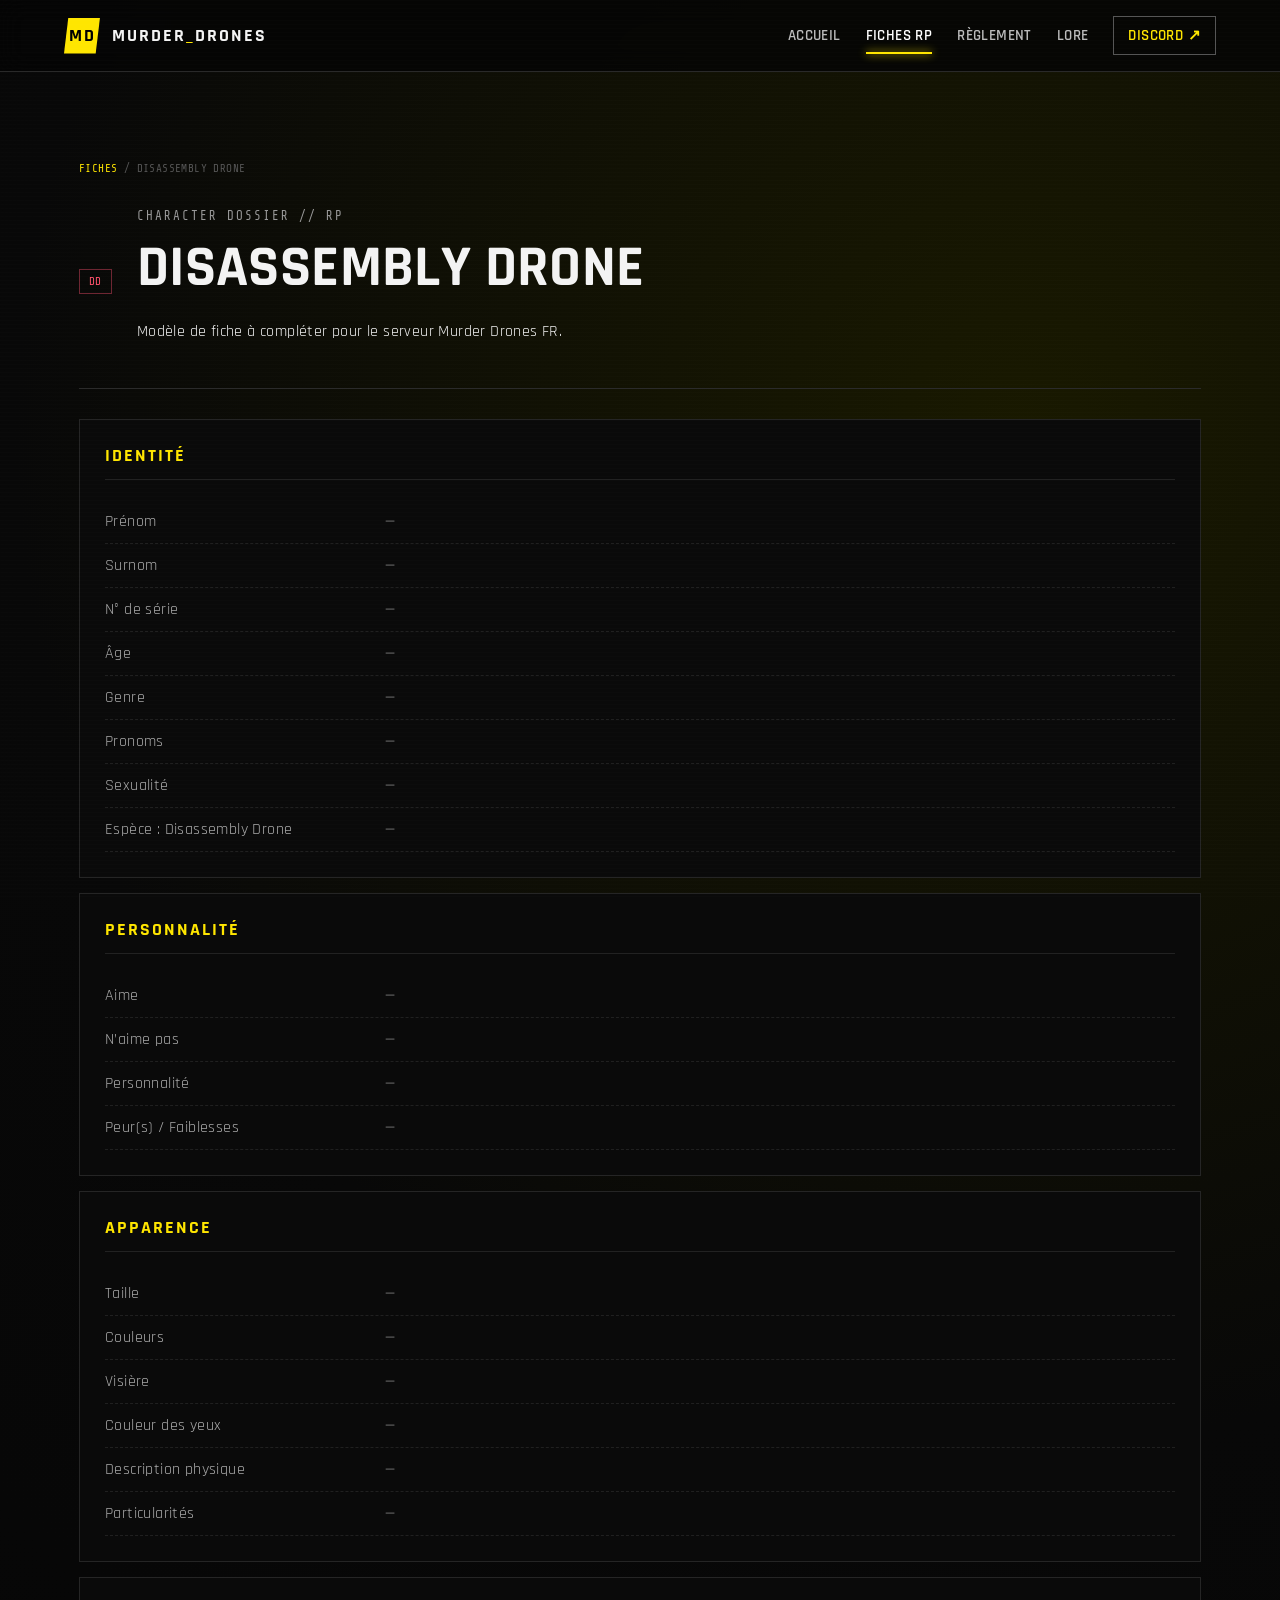
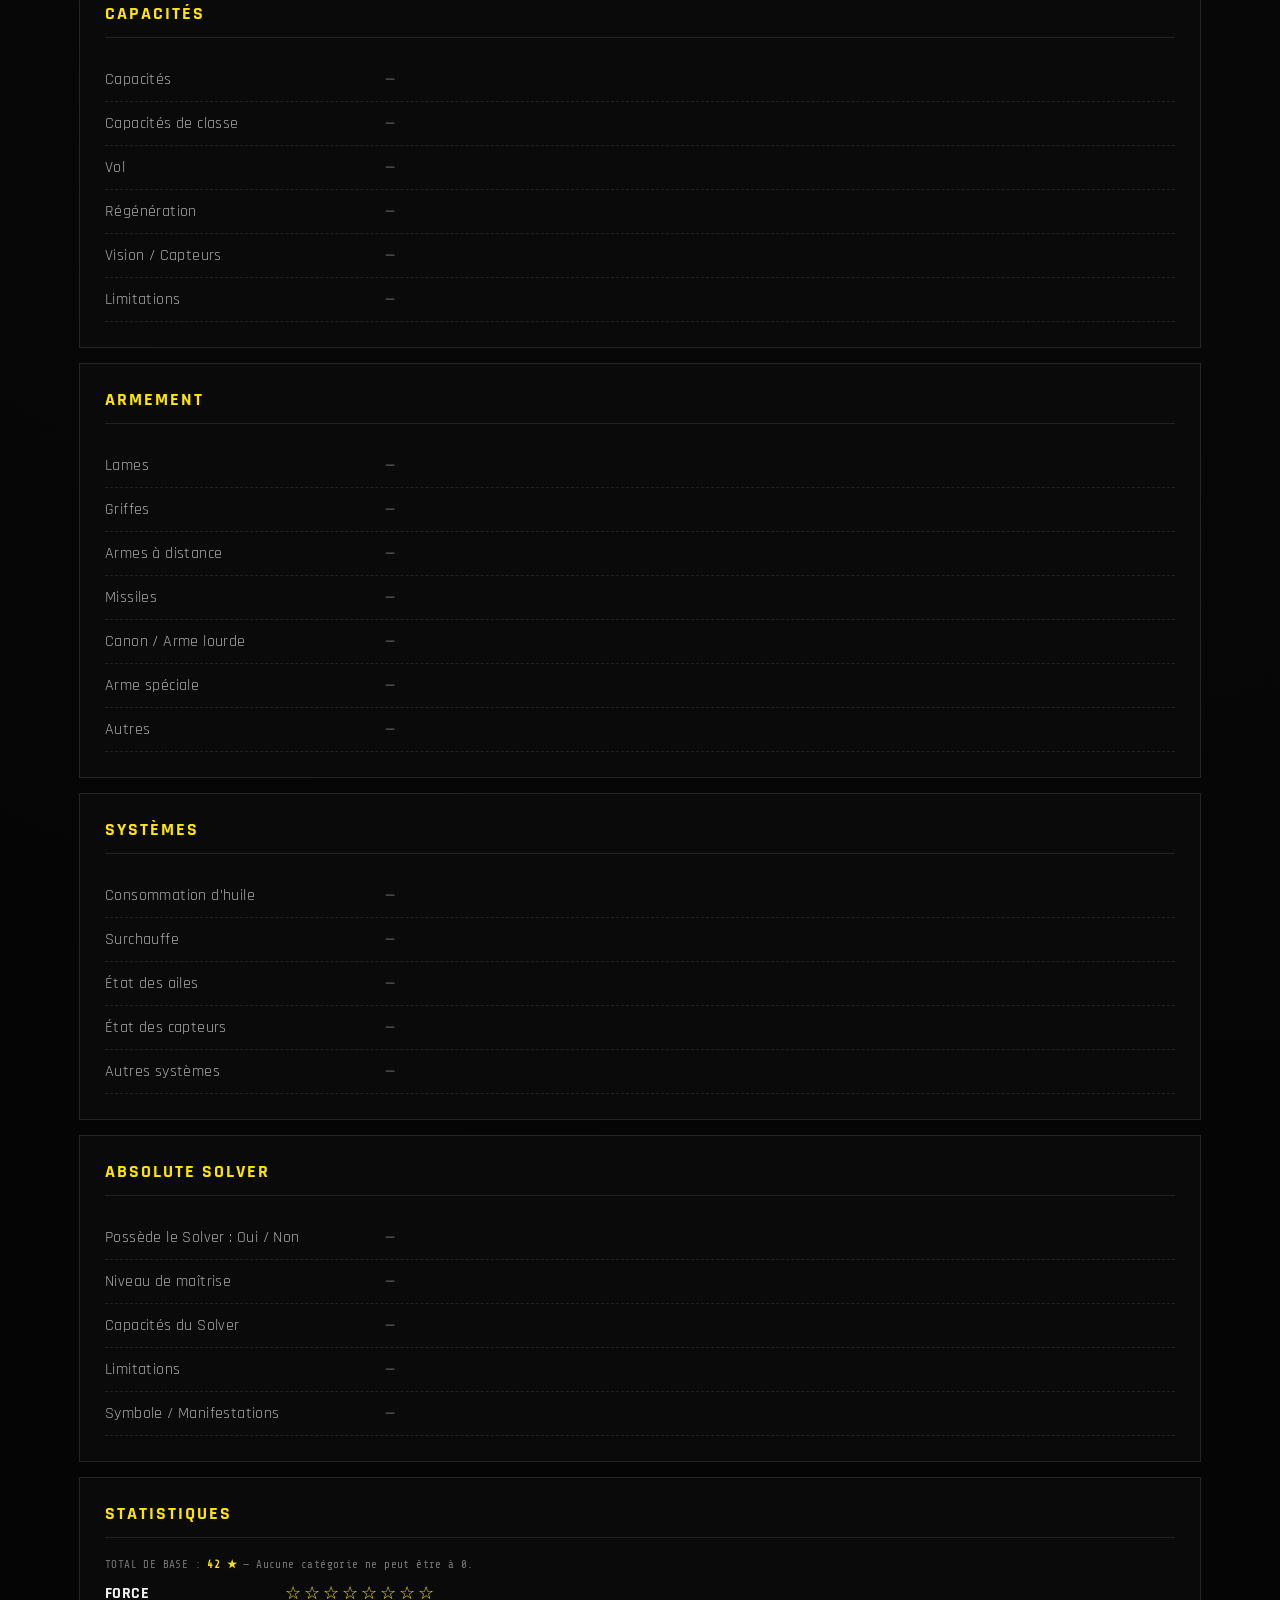
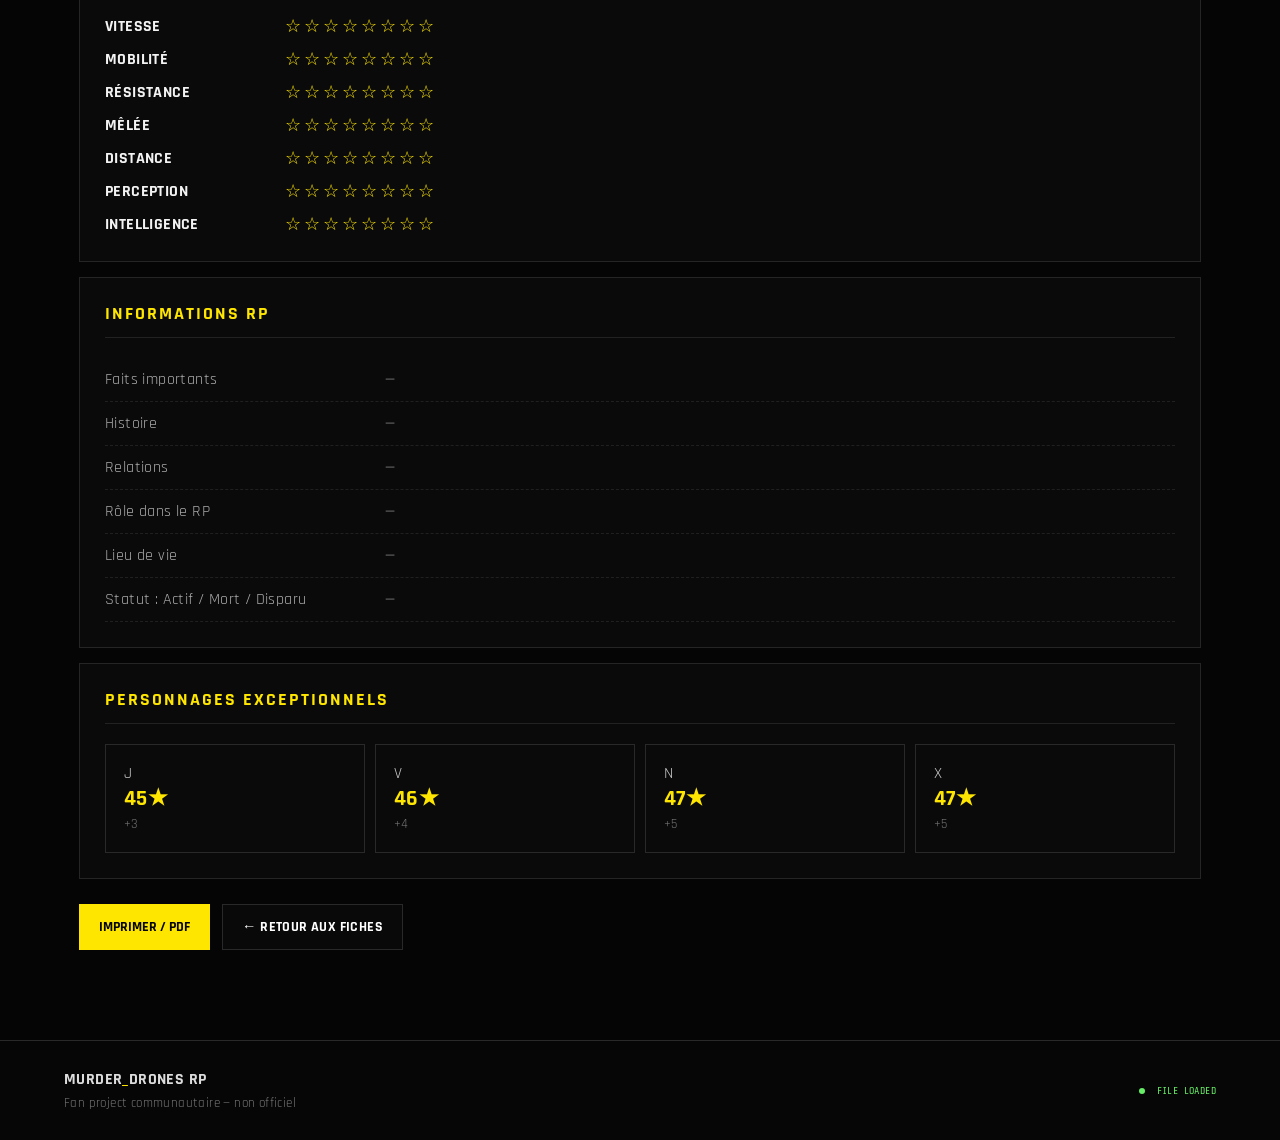
==== pages/fiche-dd.html @ 8261f262 "Add files via upload" ====
<!DOCTYPE html><html lang="fr"><head><meta charset="UTF-8"><meta name="viewport" content="width=device-width, initial-scale=1.0"><title>DISASSEMBLY DRONE // Fiche RP</title><link rel="stylesheet" href="../assets/style.css"></head><body><div class="scanlines"></div>
<header class="site-header"><a class="brand" href="../index.html"><span class="brand-mark">MD</span><span>MURDER<span class="yellow">_</span>DRONES</span></a><button class="menu-toggle">☰</button><nav class="main-nav"><a href="../index.html">Accueil</a><a class="active" href="fiches.html">Fiches RP</a><a href="regles.html">Règlement</a><a href="lore.html">Lore</a><a class="discord" href="#" onclick="alert('Remplace ce lien par ton invitation Discord.');return false;">DISCORD ↗</a></nav></header>
<main class="page"><div class="breadcrumbs"><a href="fiches.html">FICHES</a> / DISASSEMBLY DRONE</div><section class="sheet-head"><span class="type-tag dd">DD</span><div><span class="eyebrow">CHARACTER DOSSIER // RP</span><h1>DISASSEMBLY DRONE</h1><p>Modèle de fiche à compléter pour le serveur Murder Drones FR.</p></div></section>
<div class="dossier-wrap"><section class="dossier-section"><h2>IDENTITÉ</h2><div class="field"><span>Prénom</span><strong>—</strong></div><div class="field"><span>Surnom</span><strong>—</strong></div><div class="field"><span>N° de série</span><strong>—</strong></div><div class="field"><span>Âge</span><strong>—</strong></div><div class="field"><span>Genre</span><strong>—</strong></div><div class="field"><span>Pronoms</span><strong>—</strong></div><div class="field"><span>Sexualité</span><strong>—</strong></div><div class="field"><span>Espèce : Disassembly Drone</span><strong>—</strong></div></section><section class="dossier-section"><h2>PERSONNALITÉ</h2><div class="field"><span>Aime</span><strong>—</strong></div><div class="field"><span>N’aime pas</span><strong>—</strong></div><div class="field"><span>Personnalité</span><strong>—</strong></div><div class="field"><span>Peur(s) / Faiblesses</span><strong>—</strong></div></section><section class="dossier-section"><h2>APPARENCE</h2><div class="field"><span>Taille</span><strong>—</strong></div><div class="field"><span>Couleurs</span><strong>—</strong></div><div class="field"><span>Visière</span><strong>—</strong></div><div class="field"><span>Couleur des yeux</span><strong>—</strong></div><div class="field"><span>Description physique</span><strong>—</strong></div><div class="field"><span>Particularités</span><strong>—</strong></div></section><section class="dossier-section"><h2>CAPACITÉS</h2><div class="field"><span>Capacités</span><strong>—</strong></div><div class="field"><span>Capacités de classe</span><strong>—</strong></div><div class="field"><span>Vol</span><strong>—</strong></div><div class="field"><span>Régénération</span><strong>—</strong></div><div class="field"><span>Vision / Capteurs</span><strong>—</strong></div><div class="field"><span>Limitations</span><strong>—</strong></div></section><section class="dossier-section"><h2>ARMEMENT</h2><div class="field"><span>Lames</span><strong>—</strong></div><div class="field"><span>Griffes</span><strong>—</strong></div><div class="field"><span>Armes à distance</span><strong>—</strong></div><div class="field"><span>Missiles</span><strong>—</strong></div><div class="field"><span>Canon / Arme lourde</span><strong>—</strong></div><div class="field"><span>Arme spéciale</span><strong>—</strong></div><div class="field"><span>Autres</span><strong>—</strong></div></section><section class="dossier-section"><h2>SYSTÈMES</h2><div class="field"><span>Consommation d’huile</span><strong>—</strong></div><div class="field"><span>Surchauffe</span><strong>—</strong></div><div class="field"><span>État des ailes</span><strong>—</strong></div><div class="field"><span>État des capteurs</span><strong>—</strong></div><div class="field"><span>Autres systèmes</span><strong>—</strong></div></section><section class="dossier-section"><h2>ABSOLUTE SOLVER</h2><div class="field"><span>Possède le Solver : Oui / Non</span><strong>—</strong></div><div class="field"><span>Niveau de maîtrise</span><strong>—</strong></div><div class="field"><span>Capacités du Solver</span><strong>—</strong></div><div class="field"><span>Limitations</span><strong>—</strong></div><div class="field"><span>Symbole / Manifestations</span><strong>—</strong></div></section><section class="dossier-section"><h2>STATISTIQUES</h2><p class="rule">TOTAL DE BASE : <b>42 ★</b> — Aucune catégorie ne peut être à 0.</p><div class="stats"><div class="stat"><span>FORCE</span><div class="stars">☆☆☆☆☆☆☆☆</div></div><div class="stat"><span>VITESSE</span><div class="stars">☆☆☆☆☆☆☆☆</div></div><div class="stat"><span>MOBILITÉ</span><div class="stars">☆☆☆☆☆☆☆☆</div></div><div class="stat"><span>RÉSISTANCE</span><div class="stars">☆☆☆☆☆☆☆☆</div></div><div class="stat"><span>MÊLÉE</span><div class="stars">☆☆☆☆☆☆☆☆</div></div><div class="stat"><span>DISTANCE</span><div class="stars">☆☆☆☆☆☆☆☆</div></div><div class="stat"><span>PERCEPTION</span><div class="stars">☆☆☆☆☆☆☆☆</div></div><div class="stat"><span>INTELLIGENCE</span><div class="stars">☆☆☆☆☆☆☆☆</div></div></div></section><section class="dossier-section"><h2>INFORMATIONS RP</h2><div class="field"><span>Faits importants</span><strong>—</strong></div><div class="field"><span>Histoire</span><strong>—</strong></div><div class="field"><span>Relations</span><strong>—</strong></div><div class="field"><span>Rôle dans le RP</span><strong>—</strong></div><div class="field"><span>Lieu de vie</span><strong>—</strong></div><div class="field"><span>Statut : Actif / Mort / Disparu</span><strong>—</strong></div></section><section class="exceptional"><h2>PERSONNAGES EXCEPTIONNELS</h2><div class="exception-grid"><div>J <b>45★</b><small>+3</small></div><div>V <b>46★</b><small>+4</small></div><div>N <b>47★</b><small>+5</small></div><div>X <b>47★</b><small>+5</small></div></div></section></div><div class="sheet-actions"><button onclick="window.print()" class="btn btn-primary">IMPRIMER / PDF</button><a href="fiches.html" class="btn btn-ghost">← RETOUR AUX FICHES</a></div></main>
<footer class="site-footer"><div><b>MURDER<span class="yellow">_</span>DRONES RP</b><small>Fan project communautaire — non officiel</small></div><span class="status"><i></i> FILE LOADED</span></footer><script src="../assets/app.js"></script></body></html>
---- assets/style.css ----
@import url('https://fonts.googleapis.com/css2?family=Rajdhani:wght@400;500;600;700&family=Share+Tech+Mono&display=swap');
:root{--black:#050505;--black2:#0b0b0b;--panel:#101010;--line:#292929;--white:#f3f3f3;--muted:#9a9a9a;--yellow:#ffe600;--yellow2:#ffbf00;--red:#ff304f;--cyan:#76f7ff;--shadow:0 0 30px rgba(255,230,0,.08)}
*{box-sizing:border-box}html{scroll-behavior:smooth}body{margin:0;background:radial-gradient(circle at 80% 10%,#191900 0,#080808 25%,#050505 60%);color:var(--white);font-family:Rajdhani,Arial,sans-serif;letter-spacing:.4px}a{color:inherit;text-decoration:none}.yellow,.page-title span,.hero h1 span{color:var(--yellow)}button,input{font:inherit}.scanlines{position:fixed;inset:0;pointer-events:none;z-index:20;background:repeating-linear-gradient(0deg,transparent 0 3px,rgba(255,255,255,.015) 4px);mix-blend-mode:screen}.site-header{height:72px;position:sticky;top:0;z-index:10;display:flex;align-items:center;justify-content:space-between;padding:0 5vw;background:rgba(5,5,5,.88);border-bottom:1px solid var(--line);backdrop-filter:blur(12px)}.brand{display:flex;align-items:center;gap:12px;font-weight:700;font-size:1.1rem;letter-spacing:2px}.brand-mark{width:36px;height:36px;display:grid;place-items:center;background:var(--yellow);color:#000;font-weight:900;clip-path:polygon(12% 0,100% 0,88% 100%,0 100%)}.main-nav{display:flex;gap:25px;align-items:center}.main-nav a{color:#bbb;font-size:.92rem;font-weight:600;text-transform:uppercase;position:relative}.main-nav a:hover,.main-nav a.active{color:#fff}.main-nav a.active:after{content:"";position:absolute;height:2px;background:var(--yellow);left:0;right:0;bottom:-9px;box-shadow:0 0 8px var(--yellow)}.main-nav .discord{border:1px solid #555;padding:9px 14px;color:var(--yellow)}.menu-toggle{display:none;background:none;border:0;color:#fff;font-size:1.7rem}.hero{min-height:690px;display:flex;align-items:center;padding:80px 9vw;position:relative;overflow:hidden;border-bottom:1px solid var(--line)}.hero:before{content:"";position:absolute;width:600px;height:600px;right:-180px;top:40px;border:1px solid #252500;border-radius:50%;box-shadow:0 0 0 80px #080800,0 0 0 81px #1b1b00,0 0 100px rgba(255,230,0,.07)}.hero-content{max-width:720px;position:relative;z-index:2}.eyebrow{font-family:"Share Tech Mono",monospace;font-size:.78rem;letter-spacing:2px;color:#999}.dot{display:inline-block;width:7px;height:7px;background:#62ff72;border-radius:50%;box-shadow:0 0 10px #62ff72;margin-right:8px}.hero h1{font-size:clamp(4.3rem,10vw,8.8rem);line-height:.77;margin:18px 0;font-weight:700;letter-spacing:-5px}.hero-sub{font-family:"Share Tech Mono";color:var(--yellow);font-size:1rem}.hero-text{max-width:600px;color:#aaa;font-size:1.08rem;line-height:1.5}.hero-actions{display:flex;gap:14px;margin-top:28px}.btn{display:inline-block;padding:13px 19px;border:1px solid var(--line);font-weight:700;font-size:.9rem;cursor:pointer}.btn-primary{background:var(--yellow);color:#050505;border-color:var(--yellow)}.btn-primary:hover{box-shadow:0 0 22px rgba(255,230,0,.25)}.btn-ghost{background:#090909;color:#fff}.hero-drone{position:absolute;right:12%;bottom:18%;width:190px;height:230px;border:2px solid #333;clip-path:polygon(15% 0,85% 0,100% 50%,85% 100%,15% 100%,0 50%);display:grid;place-items:center;background:linear-gradient(135deg,#111,#050505);transform:rotate(4deg);box-shadow:0 0 70px rgba(255,230,0,.08)}.hero-drone:before{content:"";position:absolute;width:110px;height:45px;border:2px solid var(--yellow);background:#151500;box-shadow:0 0 30px rgba(255,230,0,.35)}.visor{font-size:2.3rem;color:var(--yellow);z-index:1}.drone-label{position:absolute;bottom:-28px;left:0;font:10px "Share Tech Mono";color:#777}.section,.page{max-width:1250px;margin:auto;padding:90px 5vw}.section-head{display:flex;justify-content:space-between;align-items:end;margin-bottom:30px}.section h2,.page-title h1{font-size:2.8rem;margin:5px 0;font-weight:700}.section-code{font:11px "Share Tech Mono";color:#555}.cards{display:grid;gap:18px}.cards.three{grid-template-columns:repeat(3,1fr)}.cards.two{grid-template-columns:repeat(2,1fr)}.card{display:block;background:linear-gradient(145deg,#111,#090909);border:1px solid var(--line);padding:28px;position:relative;min-height:250px;transition:.25s;overflow:hidden}.card:before{content:"";position:absolute;left:0;top:0;width:3px;height:100%;background:var(--yellow);transform:scaleY(0);transform-origin:bottom;transition:.25s}.card:hover{border-color:#555;transform:translateY(-4px);box-shadow:var(--shadow)}.card:hover:before{transform:scaleY(1)}.card-icon{font-size:2rem;color:var(--yellow)}.card-code,.type-tag{font:11px "Share Tech Mono";color:#777;display:block;margin-top:15px}.card h3,.card h2{font-size:1.65rem;margin:8px 0}.card p{color:#999;line-height:1.5}.card-link{position:absolute;bottom:22px;color:var(--yellow);font:12px "Share Tech Mono"}.dark-panel{padding-top:20px}.terminal{border:1px solid #262626;background:#080808}.terminal-top{height:38px;border-bottom:1px solid #222;display:flex;align-items:center;gap:6px;padding:0 15px;font:11px "Share Tech Mono";color:#666}.terminal-top span{color:#444}.terminal-top b{margin-left:auto}.terminal-body{padding:30px;font:13px/2 "Share Tech Mono";color:#777}.blink{animation:blink 1s infinite}.site-footer{border-top:1px solid var(--line);padding:28px 5vw;display:flex;justify-content:space-between;align-items:center;background:#060606;color:#777}.site-footer b{color:#ddd;display:block}.site-footer small{display:block;margin-top:5px}.footer-links{display:flex;gap:18px}.footer-links a:hover{color:var(--yellow)}.status{font:10px "Share Tech Mono";color:#6e6}.status i{display:inline-block;width:6px;height:6px;background:#6e6;border-radius:50%;margin-right:6px}.page-title{padding:25px 0 55px}.page-title h1{font-size:4.5rem;letter-spacing:-2px}.page-title p{color:#888}.filter-bar{display:flex;gap:8px;flex-wrap:wrap;margin-bottom:25px}.filter-bar input{flex:1;min-width:220px;background:#0a0a0a;border:1px solid #292929;color:#fff;padding:12px 15px;outline:none}.filter-bar input:focus{border-color:var(--yellow)}.filter{background:#0b0b0b;border:1px solid #292929;color:#888;padding:0 18px;cursor:pointer}.filter.active,.filter:hover{background:var(--yellow);color:#000;border-color:var(--yellow)}.type-tag{display:inline-block;padding:5px 9px;margin:0;border:1px solid}.type-tag.wd{color:var(--yellow);border-color:#6e6400}.type-tag.dd{color:#ff526b;border-color:#6e2632}.mini-stats{display:flex;gap:12px;flex-wrap:wrap;margin-top:20px;color:#777;font:10px "Share Tech Mono"}.dossier{min-height:280px}.breadcrumbs{font:11px "Share Tech Mono";color:#555;margin-bottom:30px}.breadcrumbs a{color:var(--yellow)}.sheet-head{display:flex;gap:25px;align-items:center;border-bottom:1px solid var(--line);padding-bottom:30px}.sheet-head h1{font-size:3.6rem;margin:5px 0}.dossier-wrap{margin-top:30px;display:grid;gap:15px}.dossier-section,.exceptional{background:#0a0a0a;border:1px solid #252525;padding:25px}.dossier-section h2,.exceptional h2{margin:0 0 20px;font-size:1.1rem;letter-spacing:2px;color:var(--yellow);border-bottom:1px solid #222;padding-bottom:12px}.field{display:grid;grid-template-columns:280px 1fr;padding:11px 0;border-bottom:1px dashed #202020;color:#aaa}.field strong{color:#444}.rule{font:11px "Share Tech Mono";color:#777}.rule b{color:var(--yellow)}.stats{display:grid;gap:10px}.stat{display:grid;grid-template-columns:180px 1fr;align-items:center}.stat span{font-weight:700}.stars{letter-spacing:3px;color:var(--yellow);font-size:1.15rem}.exception-grid{display:grid;grid-template-columns:repeat(4,1fr);gap:10px}.exception-grid div{border:1px solid #292929;padding:18px;color:#ccc}.exception-grid b{display:block;color:var(--yellow);font-size:1.4rem}.exception-grid small{color:#777}.sheet-actions{display:flex;gap:12px;margin-top:25px}.rules{display:grid;grid-template-columns:repeat(2,1fr);gap:15px}.rules article{border:1px solid #252525;background:#0a0a0a;padding:25px;position:relative}.rules article>span{font:12px "Share Tech Mono";color:var(--yellow)}.rules h2{margin:10px 0}.rules p,.timeline p{color:#888;line-height:1.6}.timeline{display:grid;gap:15px}.timeline article{display:grid;grid-template-columns:80px 1fr;border-left:2px solid var(--yellow);background:#0a0a0a;border-top:1px solid #222;border-right:1px solid #222;border-bottom:1px solid #222;padding:25px}.time{font:1.8rem "Share Tech Mono";color:var(--yellow)}.timeline h2{margin:0}.glitch-hover:hover h3,.glitch-hover:hover h2{text-shadow:2px 0 var(--red),-2px 0 var(--cyan)}@keyframes blink{50%{opacity:0}}@media(max-width:800px){.site-header{height:64px}.menu-toggle{display:block}.main-nav{display:none;position:absolute;top:64px;left:0;right:0;background:#080808;border-bottom:1px solid #222;flex-direction:column;padding:20px}.main-nav.open{display:flex}.hero{padding:70px 7vw;min-height:650px}.hero-drone{opacity:.22;right:5%}.cards.three,.cards.two,.rules{grid-template-columns:1fr}.page-title h1{font-size:3rem}.site-footer{flex-direction:column;align-items:flex-start;gap:20px}.stat{grid-template-columns:130px 1fr}.field{grid-template-columns:1fr}.exception-grid{grid-template-columns:repeat(2,1fr)}}
@media print{.site-header,.site-footer,.scanlines,.sheet-actions{display:none!important}body{background:#fff;color:#111}.dossier-section,.exceptional{break-inside:avoid;background:#fff;border-color:#aaa}.dossier-section h2{color:#111}.stars{color:#111}}
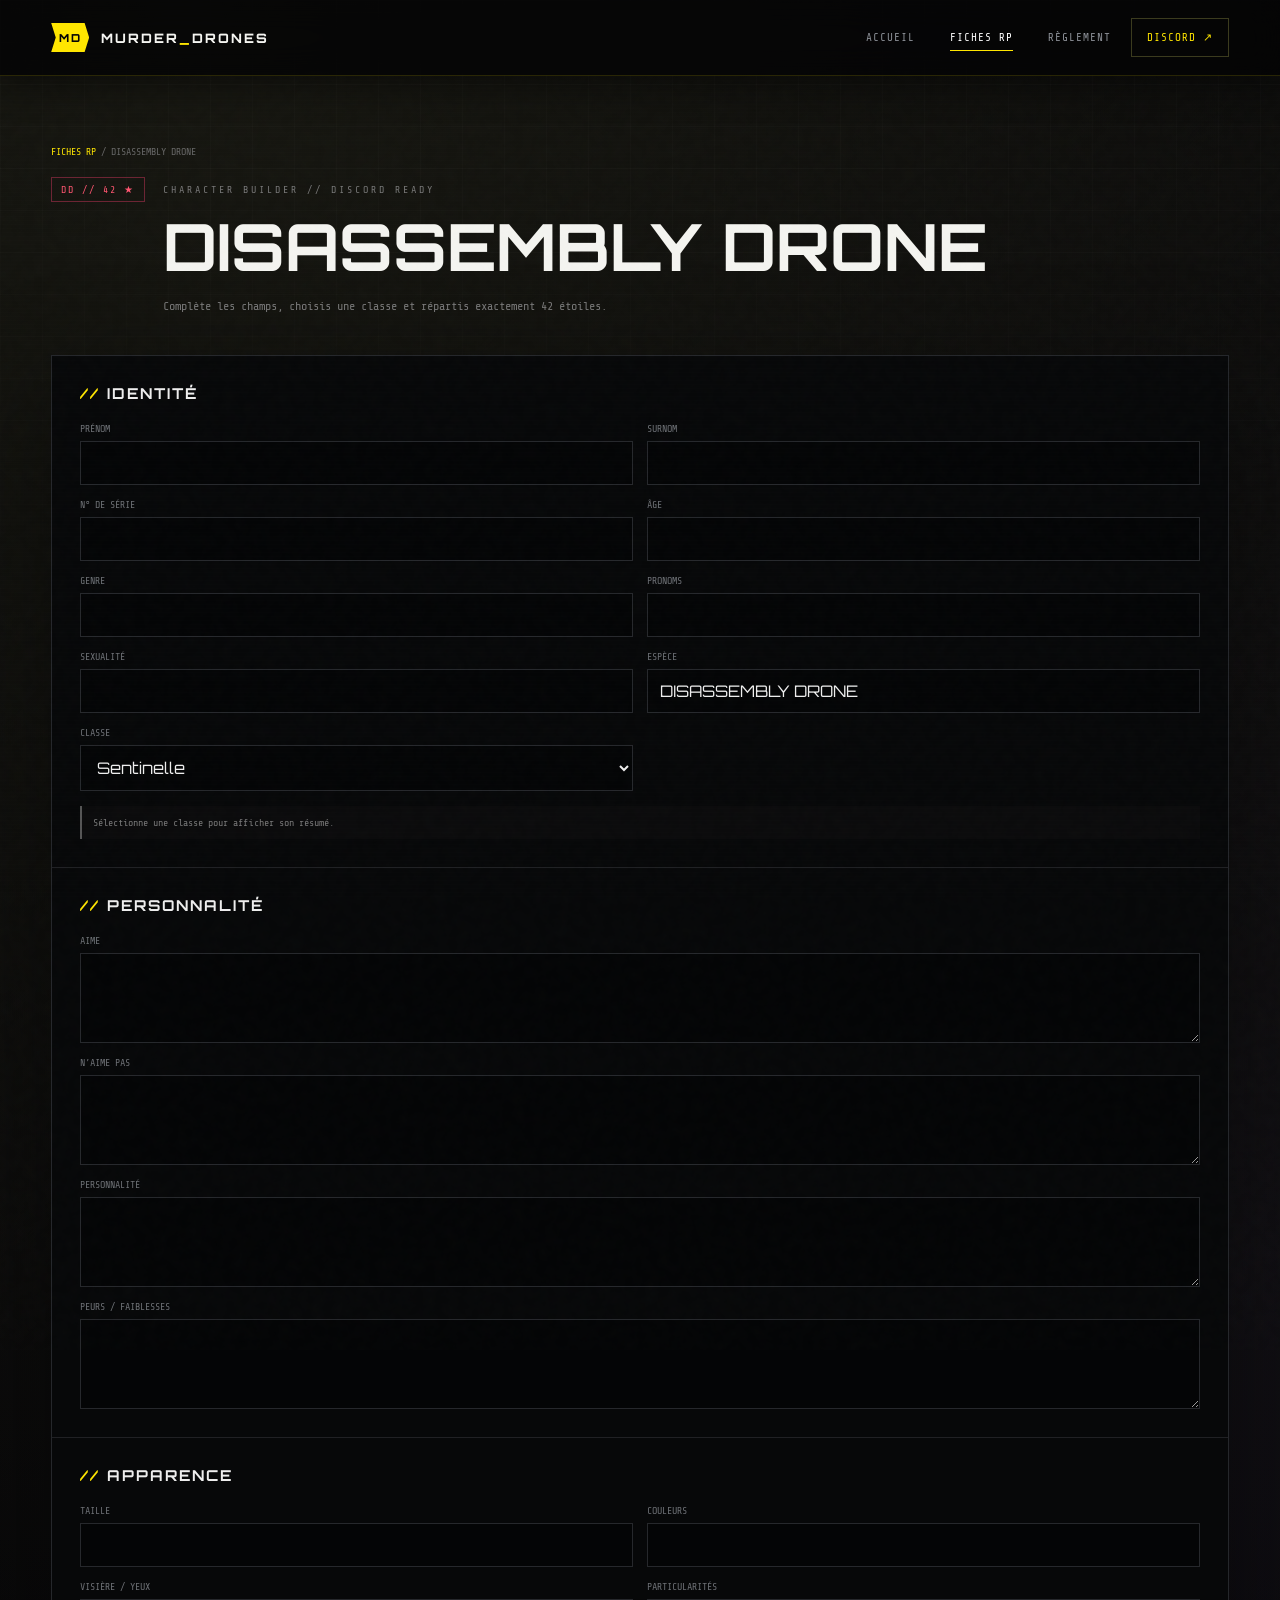
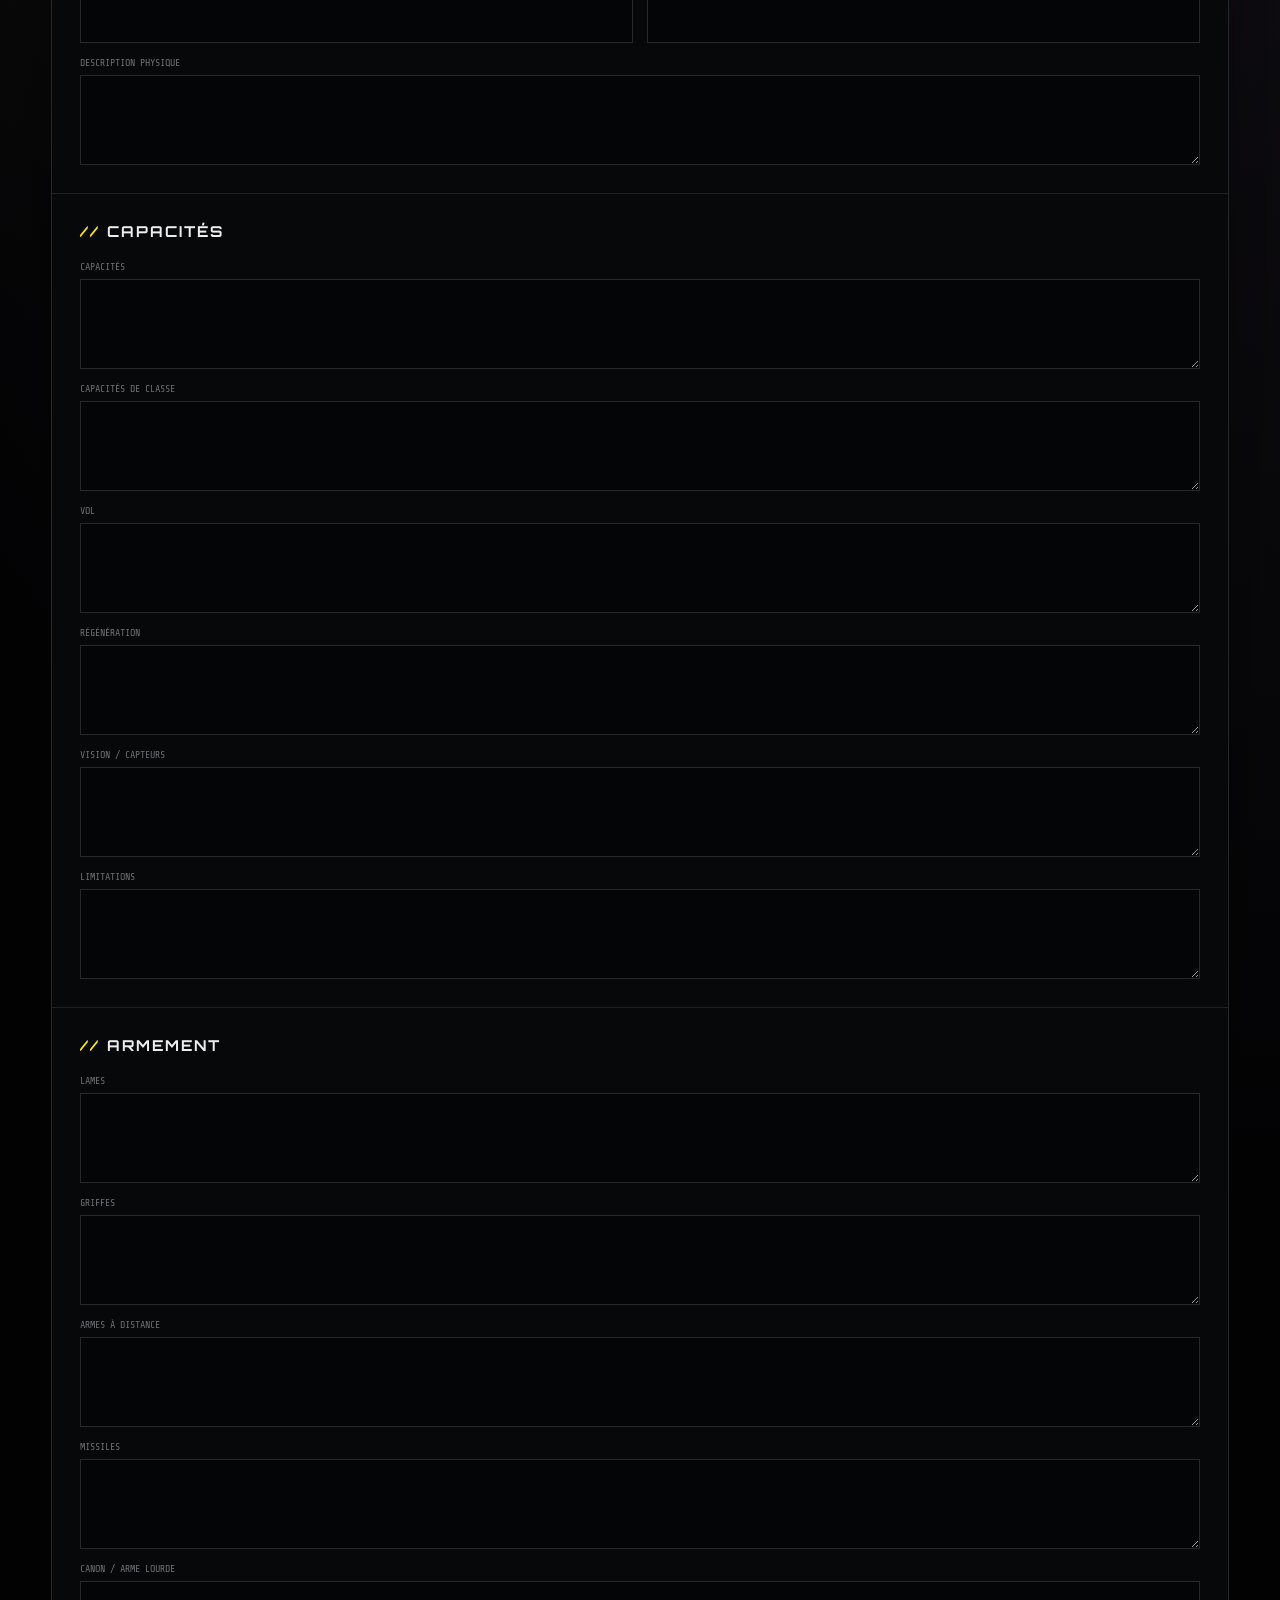
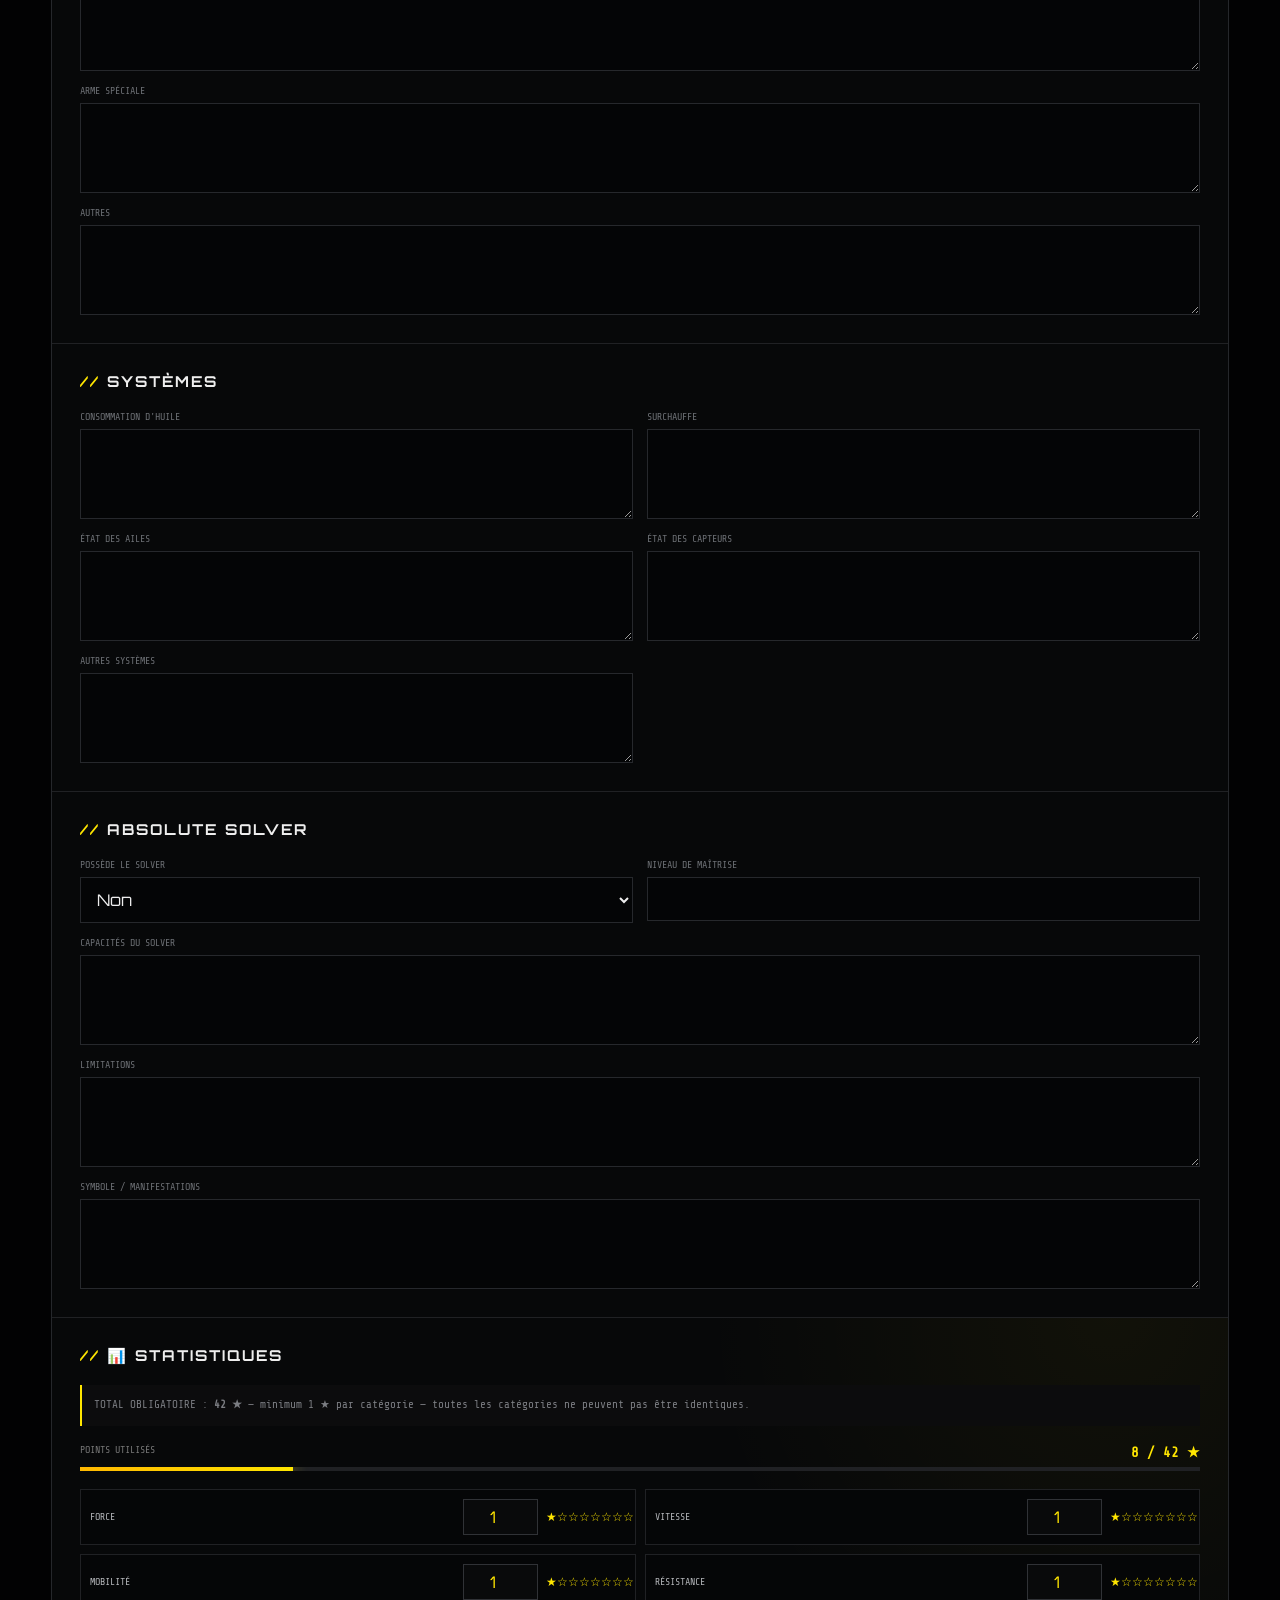
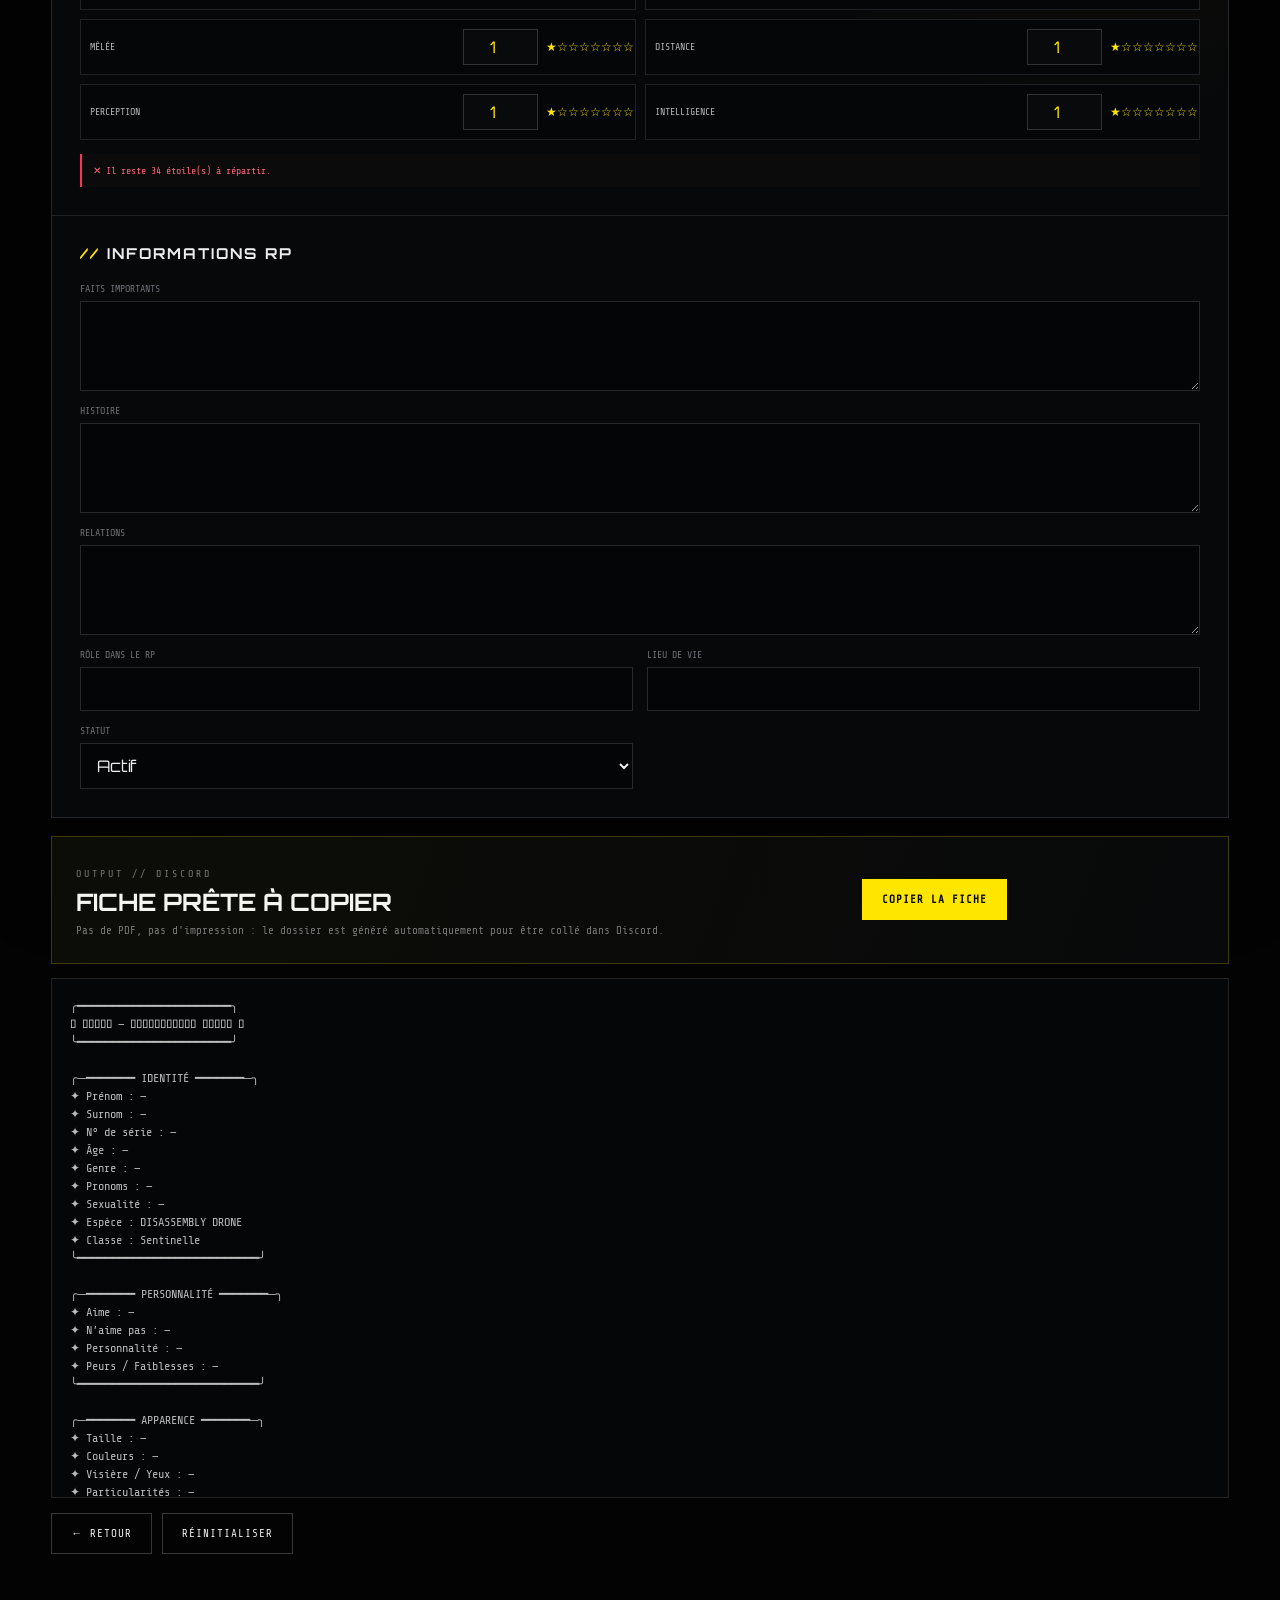
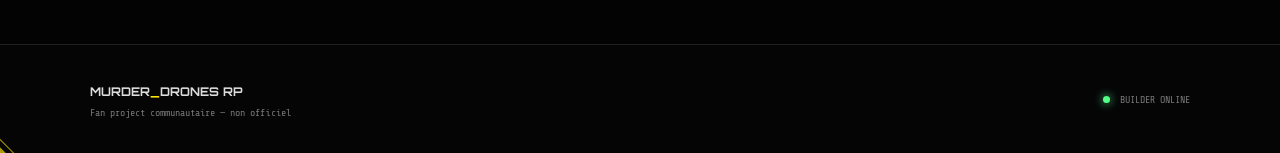
==== commit b1699586: "Add files via upload" ====
--- a/pages/fiche-dd.html
+++ b/pages/fiche-dd.html
@@ -1,5 +1 @@
-<!DOCTYPE html><html lang="fr"><head><meta charset="UTF-8"><meta name="viewport" content="width=device-width, initial-scale=1.0"><title>DISASSEMBLY DRONE // Fiche RP</title><link rel="stylesheet" href="../assets/style.css"></head><body><div class="scanlines"></div>
-<header class="site-header"><a class="brand" href="../index.html"><span class="brand-mark">MD</span><span>MURDER<span class="yellow">_</span>DRONES</span></a><button class="menu-toggle">☰</button><nav class="main-nav"><a href="../index.html">Accueil</a><a class="active" href="fiches.html">Fiches RP</a><a href="regles.html">Règlement</a><a href="lore.html">Lore</a><a class="discord" href="#" onclick="alert('Remplace ce lien par ton invitation Discord.');return false;">DISCORD ↗</a></nav></header>
-<main class="page"><div class="breadcrumbs"><a href="fiches.html">FICHES</a> / DISASSEMBLY DRONE</div><section class="sheet-head"><span class="type-tag dd">DD</span><div><span class="eyebrow">CHARACTER DOSSIER // RP</span><h1>DISASSEMBLY DRONE</h1><p>Modèle de fiche à compléter pour le serveur Murder Drones FR.</p></div></section>
-<div class="dossier-wrap"><section class="dossier-section"><h2>IDENTITÉ</h2><div class="field"><span>Prénom</span><strong>—</strong></div><div class="field"><span>Surnom</span><strong>—</strong></div><div class="field"><span>N° de série</span><strong>—</strong></div><div class="field"><span>Âge</span><strong>—</strong></div><div class="field"><span>Genre</span><strong>—</strong></div><div class="field"><span>Pronoms</span><strong>—</strong></div><div class="field"><span>Sexualité</span><strong>—</strong></div><div class="field"><span>Espèce : Disassembly Drone</span><strong>—</strong></div></section><section class="dossier-section"><h2>PERSONNALITÉ</h2><div class="field"><span>Aime</span><strong>—</strong></div><div class="field"><span>N’aime pas</span><strong>—</strong></div><div class="field"><span>Personnalité</span><strong>—</strong></div><div class="field"><span>Peur(s) / Faiblesses</span><strong>—</strong></div></section><section class="dossier-section"><h2>APPARENCE</h2><div class="field"><span>Taille</span><strong>—</strong></div><div class="field"><span>Couleurs</span><strong>—</strong></div><div class="field"><span>Visière</span><strong>—</strong></div><div class="field"><span>Couleur des yeux</span><strong>—</strong></div><div class="field"><span>Description physique</span><strong>—</strong></div><div class="field"><span>Particularités</span><strong>—</strong></div></section><section class="dossier-section"><h2>CAPACITÉS</h2><div class="field"><span>Capacités</span><strong>—</strong></div><div class="field"><span>Capacités de classe</span><strong>—</strong></div><div class="field"><span>Vol</span><strong>—</strong></div><div class="field"><span>Régénération</span><strong>—</strong></div><div class="field"><span>Vision / Capteurs</span><strong>—</strong></div><div class="field"><span>Limitations</span><strong>—</strong></div></section><section class="dossier-section"><h2>ARMEMENT</h2><div class="field"><span>Lames</span><strong>—</strong></div><div class="field"><span>Griffes</span><strong>—</strong></div><div class="field"><span>Armes à distance</span><strong>—</strong></div><div class="field"><span>Missiles</span><strong>—</strong></div><div class="field"><span>Canon / Arme lourde</span><strong>—</strong></div><div class="field"><span>Arme spéciale</span><strong>—</strong></div><div class="field"><span>Autres</span><strong>—</strong></div></section><section class="dossier-section"><h2>SYSTÈMES</h2><div class="field"><span>Consommation d’huile</span><strong>—</strong></div><div class="field"><span>Surchauffe</span><strong>—</strong></div><div class="field"><span>État des ailes</span><strong>—</strong></div><div class="field"><span>État des capteurs</span><strong>—</strong></div><div class="field"><span>Autres systèmes</span><strong>—</strong></div></section><section class="dossier-section"><h2>ABSOLUTE SOLVER</h2><div class="field"><span>Possède le Solver : Oui / Non</span><strong>—</strong></div><div class="field"><span>Niveau de maîtrise</span><strong>—</strong></div><div class="field"><span>Capacités du Solver</span><strong>—</strong></div><div class="field"><span>Limitations</span><strong>—</strong></div><div class="field"><span>Symbole / Manifestations</span><strong>—</strong></div></section><section class="dossier-section"><h2>STATISTIQUES</h2><p class="rule">TOTAL DE BASE : <b>42 ★</b> — Aucune catégorie ne peut être à 0.</p><div class="stats"><div class="stat"><span>FORCE</span><div class="stars">☆☆☆☆☆☆☆☆</div></div><div class="stat"><span>VITESSE</span><div class="stars">☆☆☆☆☆☆☆☆</div></div><div class="stat"><span>MOBILITÉ</span><div class="stars">☆☆☆☆☆☆☆☆</div></div><div class="stat"><span>RÉSISTANCE</span><div class="stars">☆☆☆☆☆☆☆☆</div></div><div class="stat"><span>MÊLÉE</span><div class="stars">☆☆☆☆☆☆☆☆</div></div><div class="stat"><span>DISTANCE</span><div class="stars">☆☆☆☆☆☆☆☆</div></div><div class="stat"><span>PERCEPTION</span><div class="stars">☆☆☆☆☆☆☆☆</div></div><div class="stat"><span>INTELLIGENCE</span><div class="stars">☆☆☆☆☆☆☆☆</div></div></div></section><section class="dossier-section"><h2>INFORMATIONS RP</h2><div class="field"><span>Faits importants</span><strong>—</strong></div><div class="field"><span>Histoire</span><strong>—</strong></div><div class="field"><span>Relations</span><strong>—</strong></div><div class="field"><span>Rôle dans le RP</span><strong>—</strong></div><div class="field"><span>Lieu de vie</span><strong>—</strong></div><div class="field"><span>Statut : Actif / Mort / Disparu</span><strong>—</strong></div></section><section class="exceptional"><h2>PERSONNAGES EXCEPTIONNELS</h2><div class="exception-grid"><div>J <b>45★</b><small>+3</small></div><div>V <b>46★</b><small>+4</small></div><div>N <b>47★</b><small>+5</small></div><div>X <b>47★</b><small>+5</small></div></div></section></div><div class="sheet-actions"><button onclick="window.print()" class="btn btn-primary">IMPRIMER / PDF</button><a href="fiches.html" class="btn btn-ghost">← RETOUR AUX FICHES</a></div></main>
-<footer class="site-footer"><div><b>MURDER<span class="yellow">_</span>DRONES RP</b><small>Fan project communautaire — non officiel</small></div><span class="status"><i></i> FILE LOADED</span></footer><script src="../assets/app.js"></script></body></html>+<!doctype html><html lang="fr"><head><meta charset="utf-8"><meta name="viewport" content="width=device-width,initial-scale=1"><title>DISASSEMBLY DRONE // Character Builder</title><link rel="stylesheet" href="../assets/style.css"></head><body><div class="scanlines"></div><div class="noise"></div><header class="site-header"><a class="brand" href="../index.html"><span class="brand-mark">MD</span><span>MURDER<span class="yellow">_</span>DRONES</span></a><button class="menu-toggle">☰</button><nav class="main-nav"><a href="../index.html">ACCUEIL</a><a class="active" href="fiches.html">FICHES RP</a><a href="regles.html">RÈGLEMENT</a><a class="discord" href="#">DISCORD ↗</a></nav></header><main class="page"><div class="breadcrumbs"><a href="fiches.html">FICHES RP</a> / DISASSEMBLY DRONE</div><section class="sheet-head"><span class="type-tag dd">DD // 42 ★</span><div><span class="eyebrow">CHARACTER BUILDER // DISCORD READY</span><h1>DISASSEMBLY DRONE</h1><p>Complète les champs, choisis une classe et répartis exactement 42 étoiles.</p></div></section><div class="dossier-wrap"><section class="dossier-section"><h2>IDENTITÉ</h2><div class="form-grid"><div class="field-input"><label>Prénom</label><input data-copy></div><div class="field-input"><label>Surnom</label><input data-copy></div><div class="field-input"><label>N° de série</label><input data-copy></div><div class="field-input"><label>Âge</label><input data-copy></div><div class="field-input"><label>Genre</label><input data-copy></div><div class="field-input"><label>Pronoms</label><input data-copy></div><div class="field-input"><label>Sexualité</label><input data-copy></div><div class="field-input"><label>Espèce</label><input value="DISASSEMBLY DRONE" readonly data-copy></div><div class="field-input"><label>Classe</label><select id="classSelect" data-copy><option>Sentinelle</option><option>Intercepteur</option><option>Chasseur</option></select></div></div><div id="classInfo" class="validation" style="margin-top:15px">Sélectionne une classe pour afficher son résumé.</div></section><section class="dossier-section"><h2>PERSONNALITÉ</h2><div class="form-grid"><div class="field-input full"><label>Aime</label><textarea data-copy></textarea></div><div class="field-input full"><label>N’aime pas</label><textarea data-copy></textarea></div><div class="field-input full"><label>Personnalité</label><textarea data-copy></textarea></div><div class="field-input full"><label>Peurs / Faiblesses</label><textarea data-copy></textarea></div></div></section><section class="dossier-section"><h2>APPARENCE</h2><div class="form-grid"><div class="field-input"><label>Taille</label><input data-copy></div><div class="field-input"><label>Couleurs</label><input data-copy></div><div class="field-input"><label>Visière / Yeux</label><input data-copy></div><div class="field-input"><label>Particularités</label><input data-copy></div><div class="field-input full"><label>Description physique</label><textarea data-copy></textarea></div></div></section><section class="dossier-section"><h2>CAPACITÉS</h2><div class="form-grid"><div class="field-input full"><label>Capacités</label><textarea data-copy></textarea></div><div class="field-input full"><label>Capacités de classe</label><textarea data-copy></textarea></div><div class="field-input full"><label>Vol</label><textarea data-copy></textarea></div><div class="field-input full"><label>Régénération</label><textarea data-copy></textarea></div><div class="field-input full"><label>Vision / Capteurs</label><textarea data-copy></textarea></div><div class="field-input full"><label>Limitations</label><textarea data-copy></textarea></div></div></section><section class="dossier-section"><h2>ARMEMENT</h2><div class="form-grid"><div class="field-input full"><label>Lames</label><textarea data-copy></textarea></div><div class="field-input full"><label>Griffes</label><textarea data-copy></textarea></div><div class="field-input full"><label>Armes à distance</label><textarea data-copy></textarea></div><div class="field-input full"><label>Missiles</label><textarea data-copy></textarea></div><div class="field-input full"><label>Canon / Arme lourde</label><textarea data-copy></textarea></div><div class="field-input full"><label>Arme spéciale</label><textarea data-copy></textarea></div><div class="field-input full"><label>Autres</label><textarea data-copy></textarea></div></div></section><section class="dossier-section"><h2>SYSTÈMES</h2><div class="form-grid"><div class="field-input"><label>Consommation d'huile</label><textarea data-copy></textarea></div><div class="field-input"><label>Surchauffe</label><textarea data-copy></textarea></div><div class="field-input"><label>État des ailes</label><textarea data-copy></textarea></div><div class="field-input"><label>État des capteurs</label><textarea data-copy></textarea></div><div class="field-input"><label>Autres systèmes</label><textarea data-copy></textarea></div></div></section><section class="dossier-section"><h2>ABSOLUTE SOLVER</h2><div class="form-grid"><div class="field-input"><label>Possède le Solver</label><select data-copy><option>Non</option><option>Oui</option></select></div><div class="field-input"><label>Niveau de maîtrise</label><input data-copy></div><div class="field-input full"><label>Capacités du Solver</label><textarea data-copy></textarea></div><div class="field-input full"><label>Limitations</label><textarea data-copy></textarea></div><div class="field-input full"><label>Symbole / Manifestations</label><textarea data-copy></textarea></div></div></section><section class="dossier-section stats-editor"><h2>📊 STATISTIQUES</h2><p class="rule">TOTAL OBLIGATOIRE : <b>42 ★</b> — minimum 1 ★ par catégorie — toutes les catégories ne peuvent pas être identiques.</p><div class="budget"><span>POINTS UTILISÉS</span><strong id="dd_used">0 / 42 ★</strong></div><div class="progress"><i id="dd_bar"></i></div><div class="stat-grid"><div class="stat-row"><label>FORCE</label><input class="star-input" data-stat data-name="FORCE" type="number" min="1" max="8" value="1"><span class="star-preview">★</span></div><div class="stat-row"><label>VITESSE</label><input class="star-input" data-stat data-name="VITESSE" type="number" min="1" max="8" value="1"><span class="star-preview">★</span></div><div class="stat-row"><label>MOBILITÉ</label><input class="star-input" data-stat data-name="MOBILITÉ" type="number" min="1" max="8" value="1"><span class="star-preview">★</span></div><div class="stat-row"><label>RÉSISTANCE</label><input class="star-input" data-stat data-name="RÉSISTANCE" type="number" min="1" max="8" value="1"><span class="star-preview">★</span></div><div class="stat-row"><label>MÊLÉE</label><input class="star-input" data-stat data-name="MÊLÉE" type="number" min="1" max="8" value="1"><span class="star-preview">★</span></div><div class="stat-row"><label>DISTANCE</label><input class="star-input" data-stat data-name="DISTANCE" type="number" min="1" max="8" value="1"><span class="star-preview">★</span></div><div class="stat-row"><label>PERCEPTION</label><input class="star-input" data-stat data-name="PERCEPTION" type="number" min="1" max="8" value="1"><span class="star-preview">★</span></div><div class="stat-row"><label>INTELLIGENCE</label><input class="star-input" data-stat data-name="INTELLIGENCE" type="number" min="1" max="8" value="1"><span class="star-preview">★</span></div></div><div class="validation bad" id="dd_validation">✕ Répartition incomplète.</div></section><section class="dossier-section"><h2>INFORMATIONS RP</h2><div class="form-grid"><div class="field-input full"><label>Faits importants</label><textarea data-copy></textarea></div><div class="field-input full"><label>Histoire</label><textarea data-copy></textarea></div><div class="field-input full"><label>Relations</label><textarea data-copy></textarea></div><div class="field-input"><label>Rôle dans le RP</label><input data-copy></div><div class="field-input"><label>Lieu de vie</label><input data-copy></div><div class="field-input"><label>Statut</label><select data-copy><option>Actif</option><option>Mort</option><option>Disparu</option></select></div></div></section></div><div class="copy-panel"><div><span class="eyebrow">OUTPUT // DISCORD</span><h2>FICHE PRÊTE À COPIER</h2><p>Pas de PDF, pas d'impression : le dossier est généré automatiquement pour être collé dans Discord.</p></div><button id="copySheet" class="btn btn-primary">COPIER LA FICHE</button><span id="copyStatus" class="copy-status"></span></div><pre id="discordOutput" class="discord-output"></pre><div class="sheet-actions"><a class="btn btn-ghost" href="fiches.html">← RETOUR</a><button id="resetSheet" class="btn btn-ghost">RÉINITIALISER</button></div></main><footer class="site-footer"><div><b>MURDER<span class="yellow">_</span>DRONES RP</b><small>Fan project communautaire — non officiel</small></div><span class="status"><i></i> BUILDER ONLINE</span></footer><script src="../assets/app.js"></script><script>const classData={{"Éclaireur": "WD spécialisé en reconnaissance, perception et mobilité. L'écholocalisation permet de détecter des éléments dans un rayon indiqué par les règles.", "Médecin": "WD spécialisé dans les soins, le diagnostic et la réparation rapide. Ses statistiques privilégient la technique au combat.", "Analyste": "WD spécialisé dans l'analyse, la compréhension des systèmes et l'interprétation des informations.", "Opérateur": "WD orienté opération et intervention selon sa spécialisation RP.", "Survivant": "WD orienté survie et adaptation selon sa spécialisation RP.", "Hacker": "WD spécialisé dans le hacking, l'apprentissage numérique et la création technologique. Les systèmes protégés restent difficiles à pirater.", "Sentinelle": "DD spécialisé dans la force, le corps-à-corps et les armes de mêlée. Sa vitesse maximale est réduite par rapport aux autres classes DD.", "Intercepteur": "DD spécialisé dans la vitesse, le vol et la poursuite. Ses capacités aériennes sont améliorées et sa vitesse est son principal avantage.", "Chasseur": "DD spécialisé dans la traque, la perception et le combat à distance. Ses capteurs et son verrouillage de cible sont particulièrement développés."}};const cs=document.querySelector('#classSelect'),ci=document.querySelector('#classInfo');if(cs)cs.addEventListener('change',()=>ci.textContent=classData[cs.value]||'Classe sélectionnée.');</script></body></html>
--- a/assets/style.css
+++ b/assets/style.css
@@ -1,4 +1,2 @@
-@import url('https://fonts.googleapis.com/css2?family=Rajdhani:wght@400;500;600;700&family=Share+Tech+Mono&display=swap');
-:root{--black:#050505;--black2:#0b0b0b;--panel:#101010;--line:#292929;--white:#f3f3f3;--muted:#9a9a9a;--yellow:#ffe600;--yellow2:#ffbf00;--red:#ff304f;--cyan:#76f7ff;--shadow:0 0 30px rgba(255,230,0,.08)}
-*{box-sizing:border-box}html{scroll-behavior:smooth}body{margin:0;background:radial-gradient(circle at 80% 10%,#191900 0,#080808 25%,#050505 60%);color:var(--white);font-family:Rajdhani,Arial,sans-serif;letter-spacing:.4px}a{color:inherit;text-decoration:none}.yellow,.page-title span,.hero h1 span{color:var(--yellow)}button,input{font:inherit}.scanlines{position:fixed;inset:0;pointer-events:none;z-index:20;background:repeating-linear-gradient(0deg,transparent 0 3px,rgba(255,255,255,.015) 4px);mix-blend-mode:screen}.site-header{height:72px;position:sticky;top:0;z-index:10;display:flex;align-items:center;justify-content:space-between;padding:0 5vw;background:rgba(5,5,5,.88);border-bottom:1px solid var(--line);backdrop-filter:blur(12px)}.brand{display:flex;align-items:center;gap:12px;font-weight:700;font-size:1.1rem;letter-spacing:2px}.brand-mark{width:36px;height:36px;display:grid;place-items:center;background:var(--yellow);color:#000;font-weight:900;clip-path:polygon(12% 0,100% 0,88% 100%,0 100%)}.main-nav{display:flex;gap:25px;align-items:center}.main-nav a{color:#bbb;font-size:.92rem;font-weight:600;text-transform:uppercase;position:relative}.main-nav a:hover,.main-nav a.active{color:#fff}.main-nav a.active:after{content:"";position:absolute;height:2px;background:var(--yellow);left:0;right:0;bottom:-9px;box-shadow:0 0 8px var(--yellow)}.main-nav .discord{border:1px solid #555;padding:9px 14px;color:var(--yellow)}.menu-toggle{display:none;background:none;border:0;color:#fff;font-size:1.7rem}.hero{min-height:690px;display:flex;align-items:center;padding:80px 9vw;position:relative;overflow:hidden;border-bottom:1px solid var(--line)}.hero:before{content:"";position:absolute;width:600px;height:600px;right:-180px;top:40px;border:1px solid #252500;border-radius:50%;box-shadow:0 0 0 80px #080800,0 0 0 81px #1b1b00,0 0 100px rgba(255,230,0,.07)}.hero-content{max-width:720px;position:relative;z-index:2}.eyebrow{font-family:"Share Tech Mono",monospace;font-size:.78rem;letter-spacing:2px;color:#999}.dot{display:inline-block;width:7px;height:7px;background:#62ff72;border-radius:50%;box-shadow:0 0 10px #62ff72;margin-right:8px}.hero h1{font-size:clamp(4.3rem,10vw,8.8rem);line-height:.77;margin:18px 0;font-weight:700;letter-spacing:-5px}.hero-sub{font-family:"Share Tech Mono";color:var(--yellow);font-size:1rem}.hero-text{max-width:600px;color:#aaa;font-size:1.08rem;line-height:1.5}.hero-actions{display:flex;gap:14px;margin-top:28px}.btn{display:inline-block;padding:13px 19px;border:1px solid var(--line);font-weight:700;font-size:.9rem;cursor:pointer}.btn-primary{background:var(--yellow);color:#050505;border-color:var(--yellow)}.btn-primary:hover{box-shadow:0 0 22px rgba(255,230,0,.25)}.btn-ghost{background:#090909;color:#fff}.hero-drone{position:absolute;right:12%;bottom:18%;width:190px;height:230px;border:2px solid #333;clip-path:polygon(15% 0,85% 0,100% 50%,85% 100%,15% 100%,0 50%);display:grid;place-items:center;background:linear-gradient(135deg,#111,#050505);transform:rotate(4deg);box-shadow:0 0 70px rgba(255,230,0,.08)}.hero-drone:before{content:"";position:absolute;width:110px;height:45px;border:2px solid var(--yellow);background:#151500;box-shadow:0 0 30px rgba(255,230,0,.35)}.visor{font-size:2.3rem;color:var(--yellow);z-index:1}.drone-label{position:absolute;bottom:-28px;left:0;font:10px "Share Tech Mono";color:#777}.section,.page{max-width:1250px;margin:auto;padding:90px 5vw}.section-head{display:flex;justify-content:space-between;align-items:end;margin-bottom:30px}.section h2,.page-title h1{font-size:2.8rem;margin:5px 0;font-weight:700}.section-code{font:11px "Share Tech Mono";color:#555}.cards{display:grid;gap:18px}.cards.three{grid-template-columns:repeat(3,1fr)}.cards.two{grid-template-columns:repeat(2,1fr)}.card{display:block;background:linear-gradient(145deg,#111,#090909);border:1px solid var(--line);padding:28px;position:relative;min-height:250px;transition:.25s;overflow:hidden}.card:before{content:"";position:absolute;left:0;top:0;width:3px;height:100%;background:var(--yellow);transform:scaleY(0);transform-origin:bottom;transition:.25s}.card:hover{border-color:#555;transform:translateY(-4px);box-shadow:var(--shadow)}.card:hover:before{transform:scaleY(1)}.card-icon{font-size:2rem;color:var(--yellow)}.card-code,.type-tag{font:11px "Share Tech Mono";color:#777;display:block;margin-top:15px}.card h3,.card h2{font-size:1.65rem;margin:8px 0}.card p{color:#999;line-height:1.5}.card-link{position:absolute;bottom:22px;color:var(--yellow);font:12px "Share Tech Mono"}.dark-panel{padding-top:20px}.terminal{border:1px solid #262626;background:#080808}.terminal-top{height:38px;border-bottom:1px solid #222;display:flex;align-items:center;gap:6px;padding:0 15px;font:11px "Share Tech Mono";color:#666}.terminal-top span{color:#444}.terminal-top b{margin-left:auto}.terminal-body{padding:30px;font:13px/2 "Share Tech Mono";color:#777}.blink{animation:blink 1s infinite}.site-footer{border-top:1px solid var(--line);padding:28px 5vw;display:flex;justify-content:space-between;align-items:center;background:#060606;color:#777}.site-footer b{color:#ddd;display:block}.site-footer small{display:block;margin-top:5px}.footer-links{display:flex;gap:18px}.footer-links a:hover{color:var(--yellow)}.status{font:10px "Share Tech Mono";color:#6e6}.status i{display:inline-block;width:6px;height:6px;background:#6e6;border-radius:50%;margin-right:6px}.page-title{padding:25px 0 55px}.page-title h1{font-size:4.5rem;letter-spacing:-2px}.page-title p{color:#888}.filter-bar{display:flex;gap:8px;flex-wrap:wrap;margin-bottom:25px}.filter-bar input{flex:1;min-width:220px;background:#0a0a0a;border:1px solid #292929;color:#fff;padding:12px 15px;outline:none}.filter-bar input:focus{border-color:var(--yellow)}.filter{background:#0b0b0b;border:1px solid #292929;color:#888;padding:0 18px;cursor:pointer}.filter.active,.filter:hover{background:var(--yellow);color:#000;border-color:var(--yellow)}.type-tag{display:inline-block;padding:5px 9px;margin:0;border:1px solid}.type-tag.wd{color:var(--yellow);border-color:#6e6400}.type-tag.dd{color:#ff526b;border-color:#6e2632}.mini-stats{display:flex;gap:12px;flex-wrap:wrap;margin-top:20px;color:#777;font:10px "Share Tech Mono"}.dossier{min-height:280px}.breadcrumbs{font:11px "Share Tech Mono";color:#555;margin-bottom:30px}.breadcrumbs a{color:var(--yellow)}.sheet-head{display:flex;gap:25px;align-items:center;border-bottom:1px solid var(--line);padding-bottom:30px}.sheet-head h1{font-size:3.6rem;margin:5px 0}.dossier-wrap{margin-top:30px;display:grid;gap:15px}.dossier-section,.exceptional{background:#0a0a0a;border:1px solid #252525;padding:25px}.dossier-section h2,.exceptional h2{margin:0 0 20px;font-size:1.1rem;letter-spacing:2px;color:var(--yellow);border-bottom:1px solid #222;padding-bottom:12px}.field{display:grid;grid-template-columns:280px 1fr;padding:11px 0;border-bottom:1px dashed #202020;color:#aaa}.field strong{color:#444}.rule{font:11px "Share Tech Mono";color:#777}.rule b{color:var(--yellow)}.stats{display:grid;gap:10px}.stat{display:grid;grid-template-columns:180px 1fr;align-items:center}.stat span{font-weight:700}.stars{letter-spacing:3px;color:var(--yellow);font-size:1.15rem}.exception-grid{display:grid;grid-template-columns:repeat(4,1fr);gap:10px}.exception-grid div{border:1px solid #292929;padding:18px;color:#ccc}.exception-grid b{display:block;color:var(--yellow);font-size:1.4rem}.exception-grid small{color:#777}.sheet-actions{display:flex;gap:12px;margin-top:25px}.rules{display:grid;grid-template-columns:repeat(2,1fr);gap:15px}.rules article{border:1px solid #252525;background:#0a0a0a;padding:25px;position:relative}.rules article>span{font:12px "Share Tech Mono";color:var(--yellow)}.rules h2{margin:10px 0}.rules p,.timeline p{color:#888;line-height:1.6}.timeline{display:grid;gap:15px}.timeline article{display:grid;grid-template-columns:80px 1fr;border-left:2px solid var(--yellow);background:#0a0a0a;border-top:1px solid #222;border-right:1px solid #222;border-bottom:1px solid #222;padding:25px}.time{font:1.8rem "Share Tech Mono";color:var(--yellow)}.timeline h2{margin:0}.glitch-hover:hover h3,.glitch-hover:hover h2{text-shadow:2px 0 var(--red),-2px 0 var(--cyan)}@keyframes blink{50%{opacity:0}}@media(max-width:800px){.site-header{height:64px}.menu-toggle{display:block}.main-nav{display:none;position:absolute;top:64px;left:0;right:0;background:#080808;border-bottom:1px solid #222;flex-direction:column;padding:20px}.main-nav.open{display:flex}.hero{padding:70px 7vw;min-height:650px}.hero-drone{opacity:.22;right:5%}.cards.three,.cards.two,.rules{grid-template-columns:1fr}.page-title h1{font-size:3rem}.site-footer{flex-direction:column;align-items:flex-start;gap:20px}.stat{grid-template-columns:130px 1fr}.field{grid-template-columns:1fr}.exception-grid{grid-template-columns:repeat(2,1fr)}}
-@media print{.site-header,.site-footer,.scanlines,.sheet-actions{display:none!important}body{background:#fff;color:#111}.dossier-section,.exceptional{break-inside:avoid;background:#fff;border-color:#aaa}.dossier-section h2{color:#111}.stars{color:#111}}
+@import url('https://fonts.googleapis.com/css2?family=Orbitron:wght@400;500;600;700;800;900&family=Share+Tech+Mono&display=swap');
+:root{--bg:#030304;--panel:#090a0c;--panel2:#0e1012;--line:#25272b;--white:#f4f4f0;--muted:#7c8087;--yellow:#ffe600;--yellow2:#ffb800;--red:#ff3155;--cyan:#67f6ff;--purple:#b56cff;--green:#55ff88;--shadow:0 0 40px rgba(255,230,0,.08)}*{box-sizing:border-box}html{scroll-behavior:smooth}body{margin:0;background:radial-gradient(circle at 15% 0,#171711 0,transparent 30%),radial-gradient(circle at 90% 20%,#100e14 0,transparent 28%),var(--bg);color:var(--white);font-family:Orbitron,Arial,sans-serif;min-height:100vh;overflow-x:hidden}body:before{content:"";position:fixed;inset:0;pointer-events:none;background-image:linear-gradient(rgba(255,255,255,.025) 1px,transparent 1px),linear-gradient(90deg,rgba(255,255,255,.018) 1px,transparent 1px);background-size:42px 42px;mask-image:linear-gradient(to bottom,black,transparent 85%);z-index:-2}.scanlines{position:fixed;inset:0;pointer-events:none;z-index:20;background:repeating-linear-gradient(0deg,transparent 0 3px,rgba(255,255,255,.018) 4px);mix-blend-mode:screen;opacity:.45}.noise{position:fixed;inset:-50%;pointer-events:none;z-index:19;opacity:.025;background-image:url("data:image/svg+xml,%3Csvg viewBox='0 0 180 180' xmlns='http://www.w3.org/2000/svg'%3E%3Cfilter id='n'%3E%3CfeTurbulence type='fractalNoise' baseFrequency='.9' numOctaves='4' stitchTiles='stitch'/%3E%3C/filter%3E%3Crect width='100%25' height='100%25' filter='url(%23n)' opacity='.7'/%3E%3C/svg%3E");animation:noise .18s steps(2) infinite}.cursor{position:fixed;width:20px;height:20px;border:1px solid var(--yellow);pointer-events:none;z-index:100;transform:translate(-50%,-50%) rotate(45deg);opacity:.7;transition:width .1s,height .1s;mix-blend-mode:difference}.cursor:after{content:"";position:absolute;inset:5px;background:var(--yellow)}a{color:inherit;text-decoration:none}button,input,textarea,select{font:inherit}.site-header{position:sticky;top:0;z-index:50;height:76px;display:flex;align-items:center;justify-content:space-between;padding:0 clamp(18px,4vw,70px);background:rgba(3,3,4,.78);backdrop-filter:blur(16px);border-bottom:1px solid rgba(255,230,0,.14);box-shadow:0 8px 35px rgba(0,0,0,.45)}.brand{display:flex;align-items:center;gap:12px;font-size:13px;font-weight:800;letter-spacing:2px}.brand-mark{display:grid;place-items:center;width:38px;height:38px;background:var(--yellow);color:#050505;clip-path:polygon(0 12%,88% 12%,100% 50%,88% 88%,0 88%,12% 50%);font-size:11px}.yellow{color:var(--yellow)}.main-nav{display:flex;align-items:center;gap:5px}.main-nav a{position:relative;padding:12px 15px;color:#8d9198;font:11px 'Share Tech Mono';letter-spacing:1px;transition:.25s}.main-nav a:after{content:"";position:absolute;left:15px;right:15px;bottom:5px;height:1px;background:var(--yellow);transform:scaleX(0);transform-origin:left;transition:.25s}.main-nav a:hover,.main-nav a.active{color:#fff}.main-nav a:hover:after,.main-nav a.active:after{transform:scaleX(1)}.main-nav .discord{border:1px solid #3b3b1e;color:var(--yellow)}.menu-toggle{display:none;background:none;border:0;color:var(--yellow);font-size:24px}.hero{position:relative;min-height:calc(100vh - 76px);display:grid;place-items:center;padding:80px 7vw;overflow:hidden}.hero:before,.hero:after{content:"";position:absolute;width:52vw;height:52vw;border:1px solid rgba(255,230,0,.08);border-radius:50%;animation:spin 28s linear infinite}.hero:after{width:38vw;height:38vw;border-color:rgba(103,246,255,.07);animation-direction:reverse;animation-duration:19s}.hero-content{position:relative;z-index:2;max-width:1100px;text-align:center}.eyebrow{font:10px 'Share Tech Mono';letter-spacing:3px;color:#777;text-transform:uppercase}.hero h1,.page-title h1{font-size:clamp(42px,9vw,105px);line-height:.88;margin:20px 0 25px;letter-spacing:-4px;text-shadow:0 0 30px rgba(255,230,0,.08)}.hero h1 span,.page-title h1 span{color:var(--yellow)}.hero p{max-width:720px;margin:0 auto;color:#8c8f95;font:15px/1.7 'Share Tech Mono'}.hero-actions{display:flex;justify-content:center;gap:12px;margin-top:34px;flex-wrap:wrap}.btn{border:1px solid #373737;padding:13px 19px;background:#0a0a0b;color:#eee;font:11px 'Share Tech Mono';letter-spacing:1px;cursor:pointer;transition:.25s}.btn:hover{transform:translateY(-2px);border-color:var(--yellow);box-shadow:0 10px 30px rgba(255,230,0,.08)}.btn-primary{background:var(--yellow);color:#050505;border-color:var(--yellow);font-weight:bold}.btn-primary:hover{background:#fff}.btn-ghost{background:transparent}.hero-hud{position:absolute;inset:0;pointer-events:none}.hud{position:absolute;font:9px 'Share Tech Mono';color:#555;letter-spacing:1px}.hud.t{top:10%;left:6%}.hud.r{top:25%;right:6%;writing-mode:vertical-rl}.hud.b{bottom:9%;left:8%}.cross{position:absolute;width:30px;height:30px}.cross:before,.cross:after{content:"";position:absolute;background:#3d3d31}.cross:before{width:30px;height:1px;top:14px}.cross:after{height:30px;width:1px;left:14px}.c1{left:12%;top:25%}.c2{right:14%;bottom:22%}.glitch{position:relative;display:inline-block}.glitch:hover:before,.glitch:hover:after{content:attr(data-text);position:absolute;inset:0;pointer-events:none}.glitch:hover:before{color:var(--cyan);transform:translate(2px,-1px);clip-path:inset(0 0 55% 0)}.glitch:hover:after{color:var(--red);transform:translate(-2px,1px);clip-path:inset(55% 0 0 0)}.page{width:min(1250px,92vw);margin:auto;padding:70px 0 90px}.page-title{padding:30px 0 45px}.page-title h1{font-size:clamp(40px,7vw,78px);margin:12px 0}.page-title p{color:#777;font:14px 'Share Tech Mono'}.cards{display:grid;gap:18px}.cards.two{grid-template-columns:repeat(2,1fr)}.card{position:relative;border:1px solid var(--line);background:linear-gradient(145deg,#0c0d0f,#060607);padding:28px;overflow:hidden;transition:.35s}.card:before{content:"";position:absolute;inset:-100%;background:conic-gradient(from 0deg,transparent 0 70%,rgba(255,230,0,.18) 75%,transparent 80%);animation:spin 8s linear infinite;opacity:0}.card:hover{transform:translateY(-6px);border-color:#555;box-shadow:var(--shadow)}.card:hover:before{opacity:1}.card>*{position:relative;z-index:1}.dossier h2{font-size:26px;margin:16px 0 8px}.dossier p{color:#777;font:12px/1.6 'Share Tech Mono'}.type-tag{display:inline-block;padding:6px 9px;border:1px solid var(--yellow);color:var(--yellow);font:10px 'Share Tech Mono';letter-spacing:2px}.type-tag.dd,.dd{color:#ff5570;border-color:#6c2433}.mini-stats{display:flex;gap:10px;margin:25px 0;color:#666;font:10px 'Share Tech Mono';flex-wrap:wrap}.mini-stats span{padding:6px 8px;background:#111}.card-link{color:var(--yellow);font:10px 'Share Tech Mono'}.filter-bar{display:flex;gap:8px;flex-wrap:wrap;margin-bottom:20px}.filter-bar input{flex:1;min-width:220px;background:#08090a;border:1px solid #25272a;color:#fff;padding:12px 14px;outline:none}.filter{background:#0a0a0b;border:1px solid #272727;color:#777;padding:10px 14px;cursor:pointer;font:10px 'Share Tech Mono'}.filter.active,.filter:hover{color:#050505;background:var(--yellow);border-color:var(--yellow)}.class-directory{margin-top:60px}.section-head h2{font-size:28px}.class-chips{display:flex;flex-wrap:wrap;gap:8px}.class-chip{font:10px 'Share Tech Mono';padding:8px 10px;background:#08090a;border:1px solid #292929}.class-chip.wd{color:var(--yellow);border-color:#5c5300}.class-chip.dd{color:#ff5570;border-color:#612232}.class-chip.human{color:var(--cyan);border-color:#245d62}.class-chip.sent{color:var(--purple);border-color:#50386a}.rules{display:grid;grid-template-columns:repeat(2,1fr);gap:15px}.rules article{padding:24px;border:1px solid var(--line);background:rgba(10,10,12,.8);min-height:160px;transition:.25s}.rules article:hover{transform:translateY(-3px);border-color:#555}.rules article>span{font:10px 'Share Tech Mono';color:#6f6f72}.rules h2{font-size:20px;margin:15px 0 10px}.rules p{color:#81858b;font:12px/1.65 'Share Tech Mono'}.rules .rule-critical{border-color:#52212b}.sheet-head{display:flex;gap:18px;align-items:flex-start;margin-bottom:30px}.sheet-head h1{font-size:clamp(34px,6vw,65px);margin:8px 0}.sheet-head p{color:#777;font:12px 'Share Tech Mono'}.dossier-wrap{border:1px solid #25272b;background:#070809;box-shadow:0 30px 100px rgba(0,0,0,.4)}.dossier-section{padding:28px;border-bottom:1px solid #202124}.dossier-section:last-child{border-bottom:0}.dossier-section h2{font-size:15px;letter-spacing:2px;margin:0 0 20px;color:#eee}.dossier-section h2:before{content:"// ";color:var(--yellow)}.form-grid{display:grid;grid-template-columns:repeat(2,1fr);gap:14px}.field-input{display:flex;flex-direction:column;gap:7px}.field-input.full{grid-column:1/-1}.field-input label{font:10px 'Share Tech Mono';color:#6d7075;text-transform:uppercase}.field-input input,.field-input textarea,.field-input select{width:100%;background:#040506;border:1px solid #26282c;color:#eee;padding:11px 12px;outline:none}.field-input textarea{min-height:90px;resize:vertical}.field-input input:focus,.field-input textarea:focus,.field-input select:focus{border-color:var(--yellow);box-shadow:0 0 18px rgba(255,230,0,.07)}.stats-editor{background:radial-gradient(circle at 90% 0,rgba(255,230,0,.045),transparent 35%)}.rule{padding:12px;background:#0c0c0d;border-left:2px solid var(--yellow);color:#7b7d82;font:11px/1.5 'Share Tech Mono'}.budget{display:flex;justify-content:space-between;color:#777;font:10px 'Share Tech Mono';margin:18px 0 7px}.budget strong{color:var(--yellow);font-size:14px}.progress{height:4px;background:#202124;overflow:hidden;margin-bottom:18px}.progress i{display:block;height:100%;width:0;background:linear-gradient(90deg,var(--yellow2),var(--yellow));box-shadow:0 0 15px var(--yellow);transition:.25s}.stat-grid{display:grid;grid-template-columns:repeat(2,1fr);gap:9px}.stat-row{display:grid;grid-template-columns:1fr 75px 80px;align-items:center;gap:8px;padding:9px;border:1px solid #202124;background:#050607}.stat-row label{font:10px 'Share Tech Mono';color:#b3b5b9}.star-input{width:75px;background:#090a0b;border:1px solid #303236;color:var(--yellow);padding:7px;text-align:center}.star-preview{color:var(--yellow);font-size:12px;white-space:nowrap}.validation{padding:11px;margin-top:14px;background:#0b0b0c;border-left:2px solid #555;color:#777;font:10px 'Share Tech Mono'}.validation.ok{border-color:var(--green);color:var(--green)}.validation.bad{border-color:var(--red);color:#ff647d}.copy-panel{display:flex;align-items:center;justify-content:space-between;gap:20px;padding:24px;margin-top:18px;border:1px solid #403900;background:linear-gradient(110deg,#0d0d08,#08090a)}.copy-panel h2{margin:6px 0}.copy-panel p{margin:0;color:#777;font:11px/1.5 'Share Tech Mono';max-width:700px}.copy-status{font:10px 'Share Tech Mono';color:var(--green)}.discord-output{margin:14px 0 0;background:#050607;border:1px solid #222;padding:18px;color:#bbb;font:12px/1.5 'Share Tech Mono';white-space:pre-wrap;word-break:break-word;max-height:520px;overflow:auto}.sheet-actions{display:flex;gap:10px;margin-top:15px}.site-footer{display:flex;justify-content:space-between;align-items:center;gap:20px;padding:35px clamp(18px,7vw,90px);border-top:1px solid #1e2022;background:#050506;color:#777}.site-footer b{font-size:12px;color:#ddd}.site-footer small{display:block;margin-top:7px;font:10px 'Share Tech Mono'}.status{font:10px 'Share Tech Mono'}.status i{display:inline-block;width:7px;height:7px;border-radius:50%;background:var(--green);box-shadow:0 0 10px var(--green);margin-right:5px}.breadcrumbs{font:10px 'Share Tech Mono';color:#666;margin-bottom:20px}.breadcrumbs a{color:var(--yellow)}.boot{position:fixed;inset:0;background:#020203;z-index:200;display:grid;place-items:center;font:12px 'Share Tech Mono';color:var(--yellow);transition:opacity .6s}.boot.hide{opacity:0;pointer-events:none}.boot-inner{width:min(450px,80vw)}.boot-line{display:flex;justify-content:space-between;margin:8px 0}.boot-bar{height:2px;background:#222}.boot-bar i{display:block;width:0;height:100%;background:var(--yellow);animation:load 1.2s forwards}.boot-skip{color:#555;margin-top:20px;text-align:center;font-size:9px}@keyframes load{to{width:100%}}@keyframes spin{to{transform:rotate(360deg)}}@keyframes noise{0%{transform:translate(0,0)}25%{transform:translate(2%,1%)}50%{transform:translate(-1%,2%)}75%{transform:translate(1%,-2%)}100%{transform:translate(0,0)}}@media(max-width:800px){.main-nav{display:none;position:absolute;top:76px;left:0;right:0;padding:10px;background:#070708;border-bottom:1px solid #25272a;flex-direction:column;align-items:stretch}.main-nav.open{display:flex}.main-nav a{padding:15px}.menu-toggle{display:block}.cards.two,.rules{grid-template-columns:1fr}.form-grid,.stat-grid{grid-template-columns:1fr}.field-input.full{grid-column:auto}.copy-panel{align-items:flex-start;flex-direction:column}.hero{padding:50px 5vw}.hero h1{letter-spacing:-2px}.hero:before{width:100vw;height:100vw}.hero:after{width:75vw;height:75vw}.site-footer{flex-direction:column;align-items:flex-start}.cursor{display:none}.page{width:min(94vw,1250px);padding-top:45px}.dossier-section{padding:20px 15px}.stat-row{grid-template-columns:1fr 58px 58px}.star-input{width:58px}.star-preview{font-size:9px}}
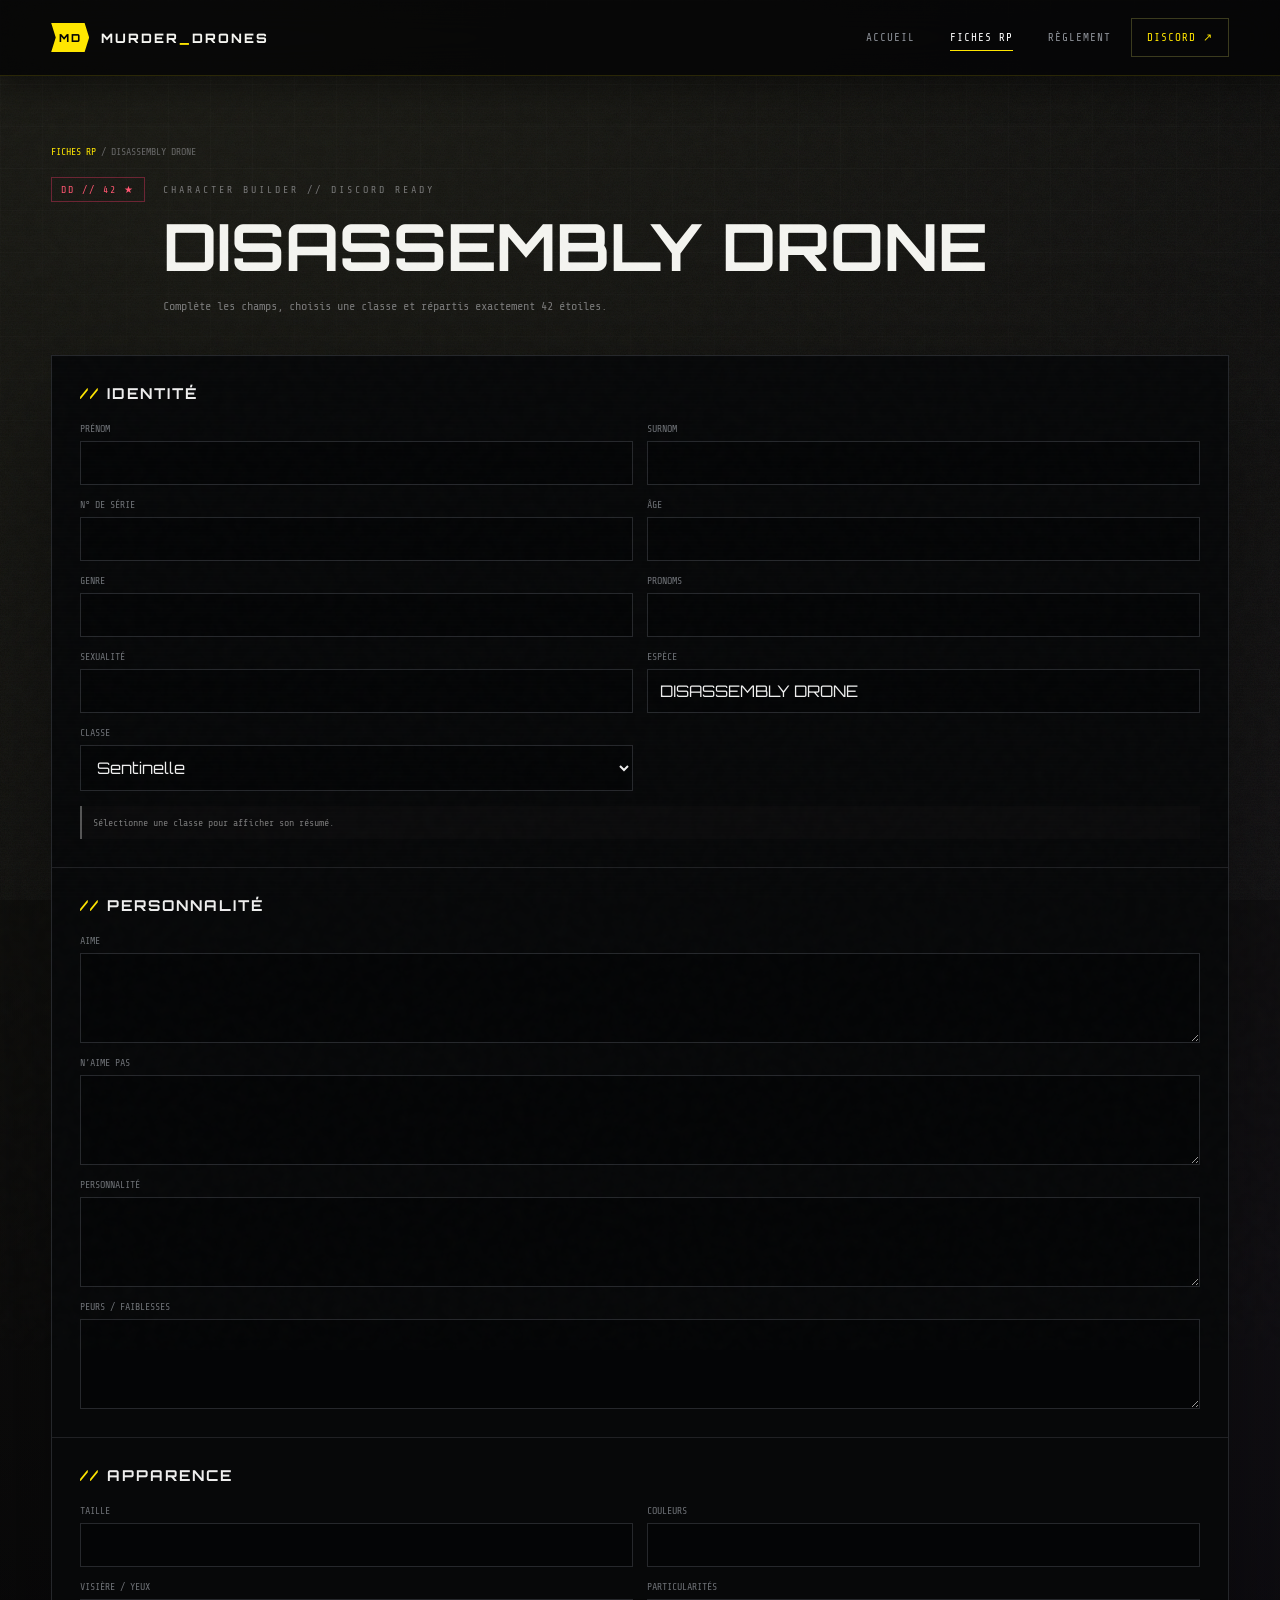
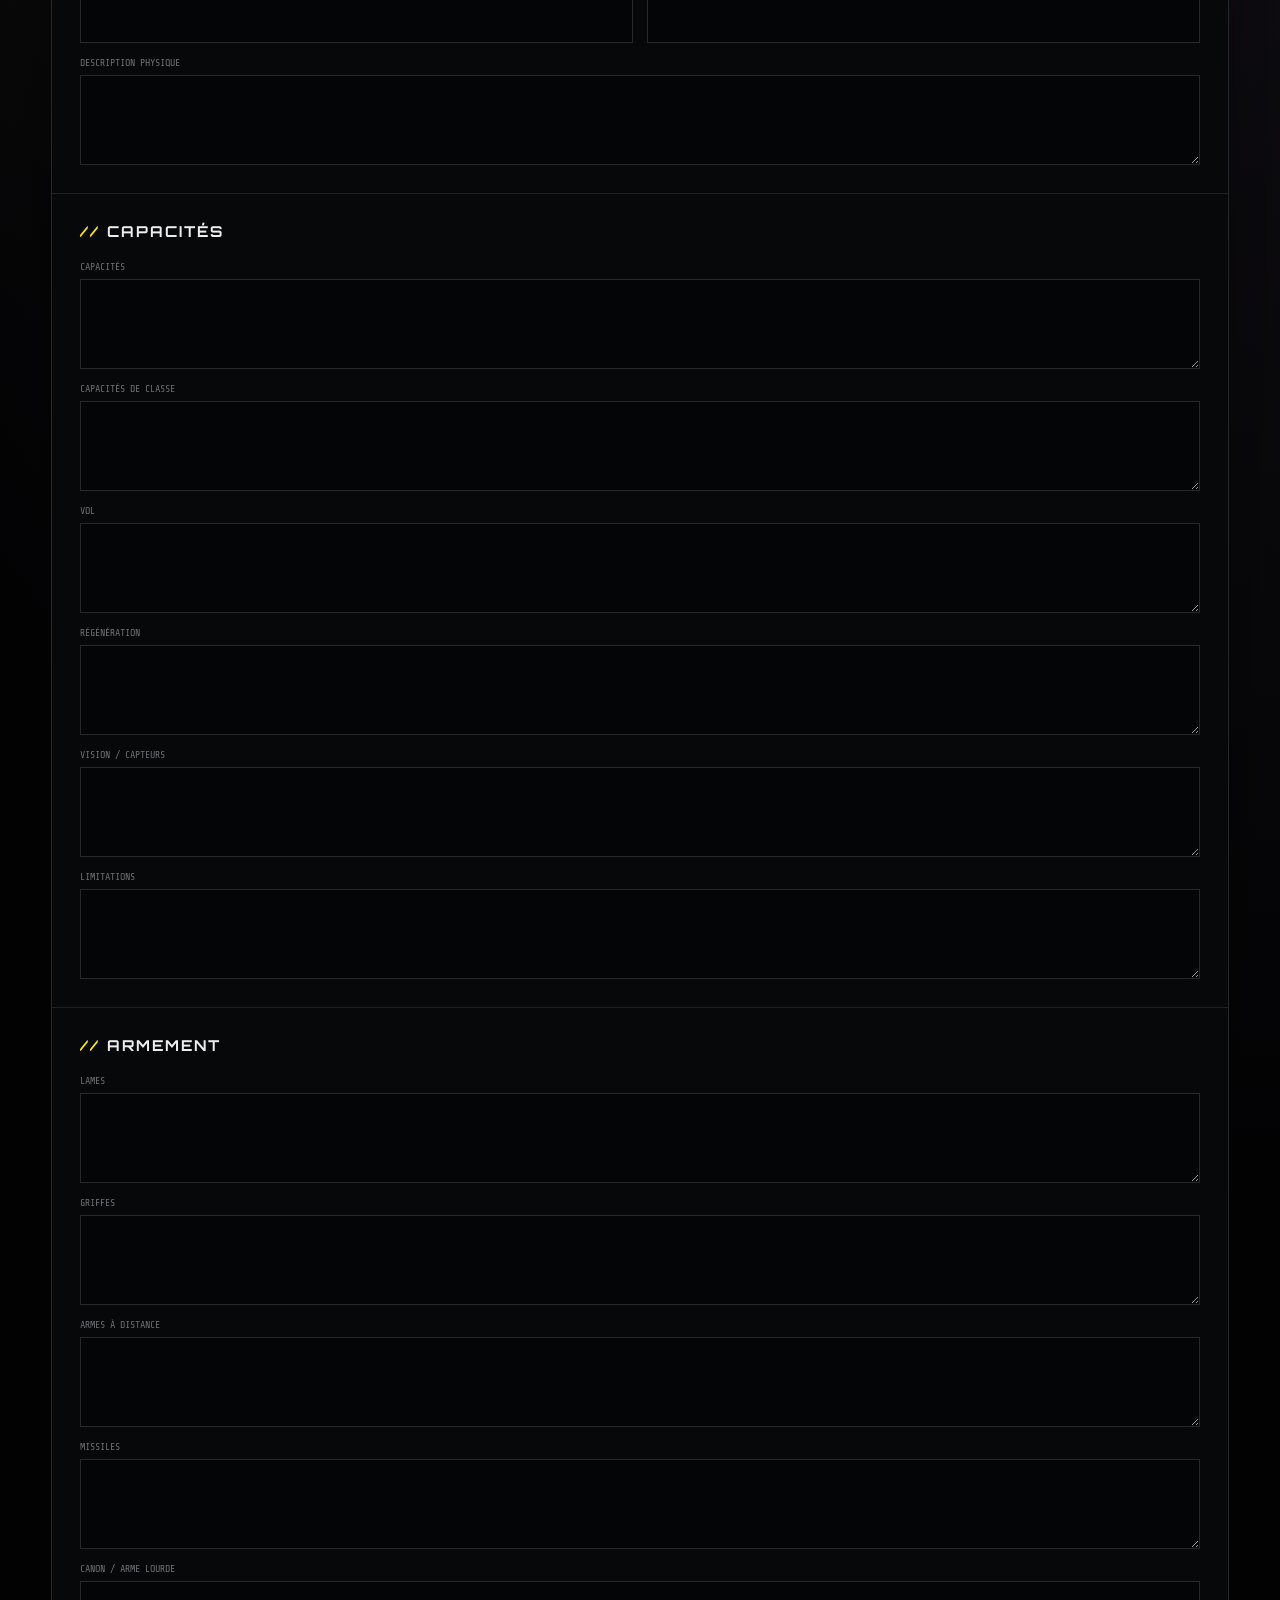
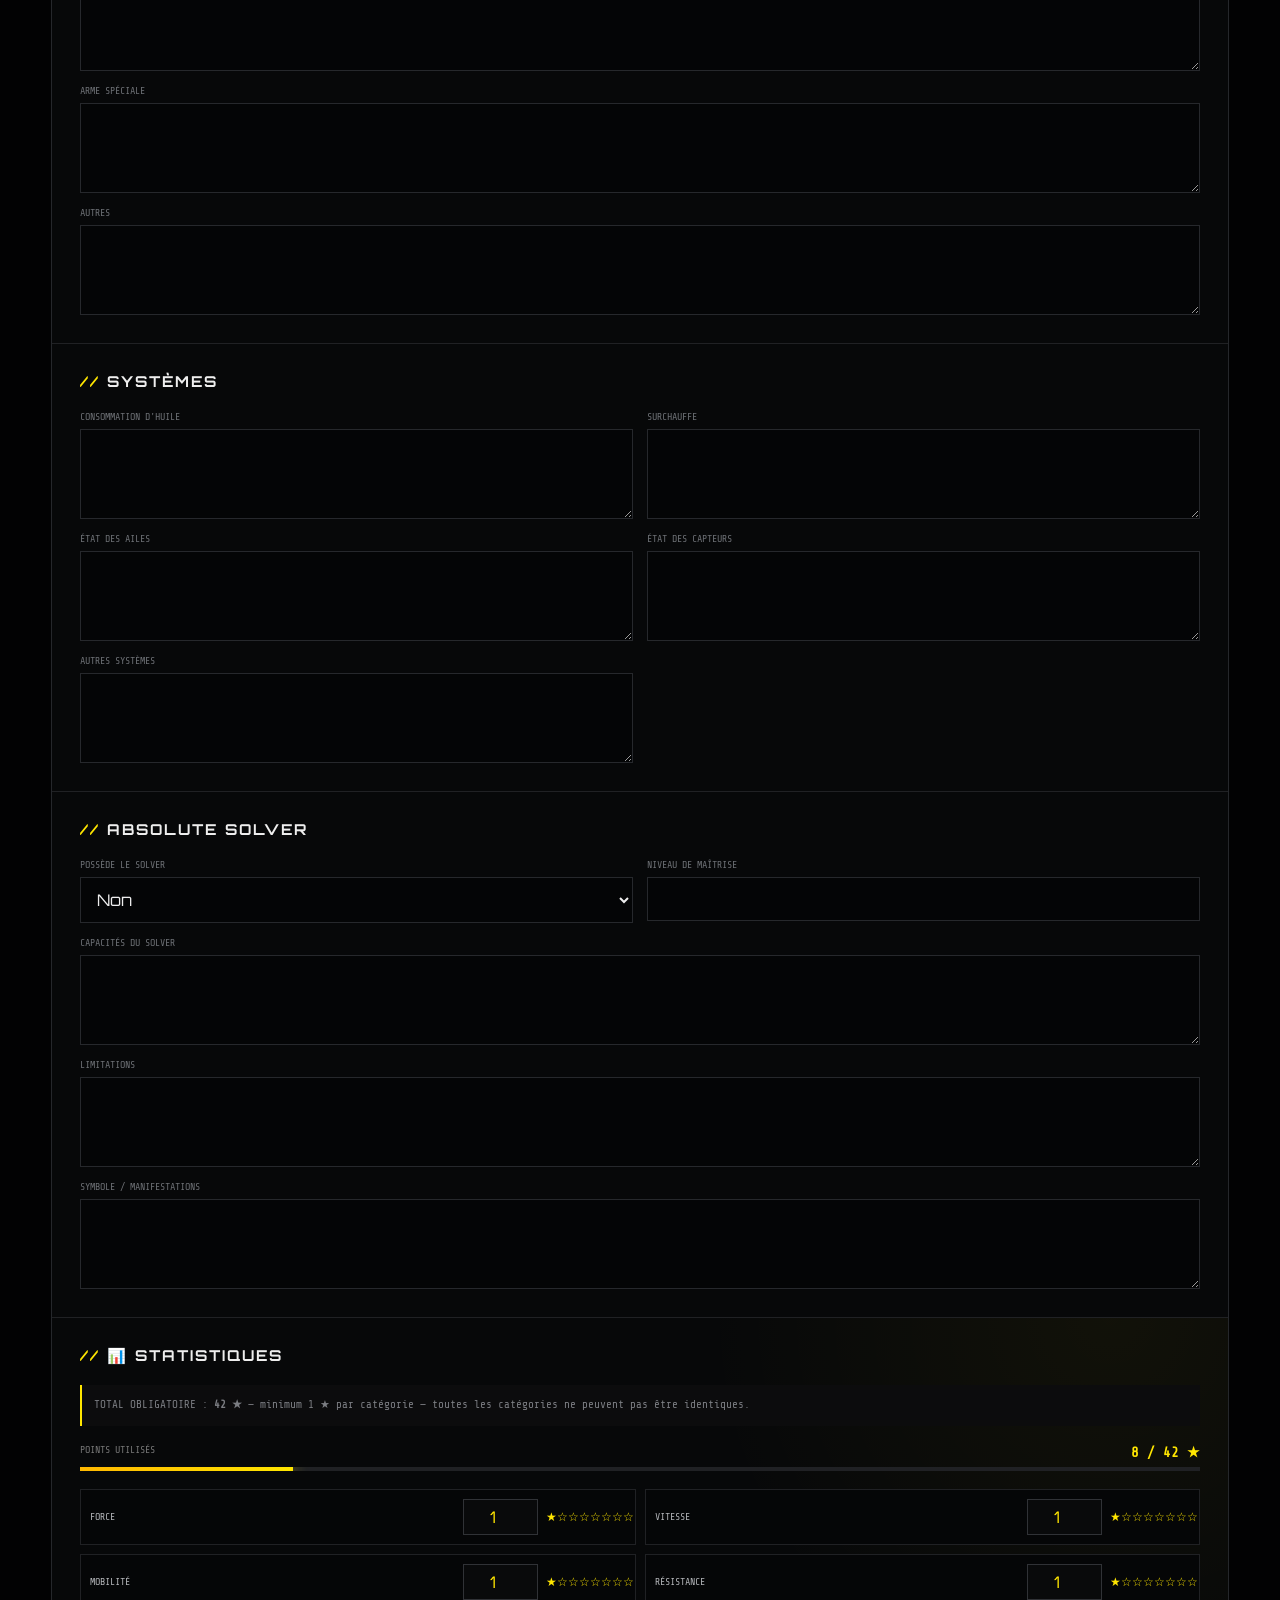
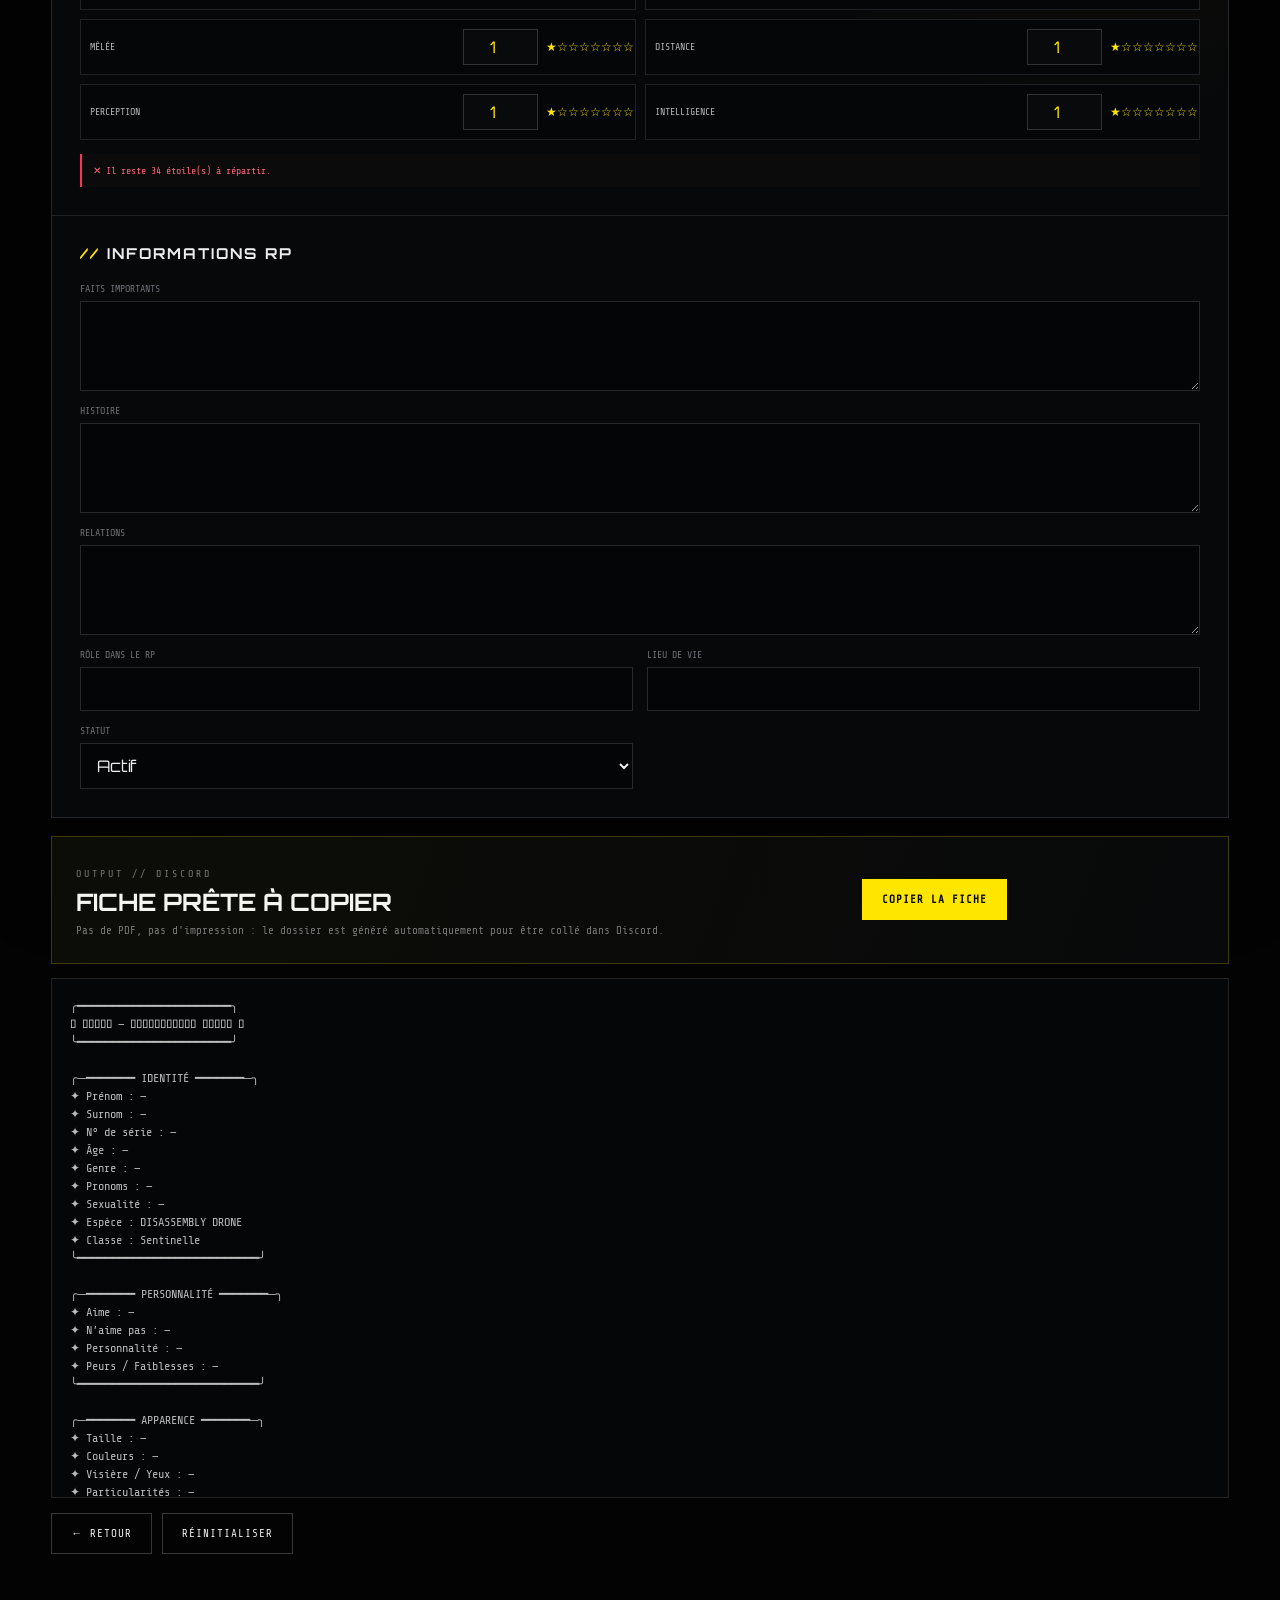
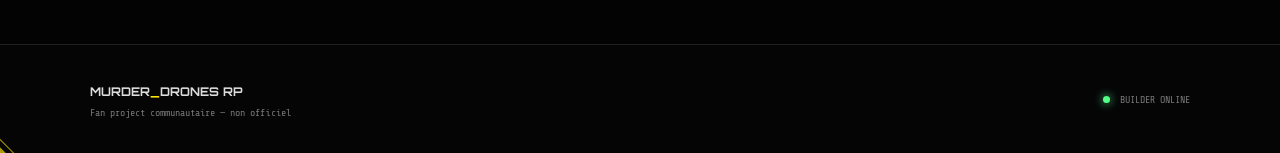
==== commit 6e04932b: "Add files via upload" ====
--- a/pages/fiche-dd.html
+++ b/pages/fiche-dd.html
@@ -1 +1 @@
-<!doctype html><html lang="fr"><head><meta charset="utf-8"><meta name="viewport" content="width=device-width,initial-scale=1"><title>DISASSEMBLY DRONE // Character Builder</title><link rel="stylesheet" href="../assets/style.css"></head><body><div class="scanlines"></div><div class="noise"></div><header class="site-header"><a class="brand" href="../index.html"><span class="brand-mark">MD</span><span>MURDER<span class="yellow">_</span>DRONES</span></a><button class="menu-toggle">☰</button><nav class="main-nav"><a href="../index.html">ACCUEIL</a><a class="active" href="fiches.html">FICHES RP</a><a href="regles.html">RÈGLEMENT</a><a class="discord" href="#">DISCORD ↗</a></nav></header><main class="page"><div class="breadcrumbs"><a href="fiches.html">FICHES RP</a> / DISASSEMBLY DRONE</div><section class="sheet-head"><span class="type-tag dd">DD // 42 ★</span><div><span class="eyebrow">CHARACTER BUILDER // DISCORD READY</span><h1>DISASSEMBLY DRONE</h1><p>Complète les champs, choisis une classe et répartis exactement 42 étoiles.</p></div></section><div class="dossier-wrap"><section class="dossier-section"><h2>IDENTITÉ</h2><div class="form-grid"><div class="field-input"><label>Prénom</label><input data-copy></div><div class="field-input"><label>Surnom</label><input data-copy></div><div class="field-input"><label>N° de série</label><input data-copy></div><div class="field-input"><label>Âge</label><input data-copy></div><div class="field-input"><label>Genre</label><input data-copy></div><div class="field-input"><label>Pronoms</label><input data-copy></div><div class="field-input"><label>Sexualité</label><input data-copy></div><div class="field-input"><label>Espèce</label><input value="DISASSEMBLY DRONE" readonly data-copy></div><div class="field-input"><label>Classe</label><select id="classSelect" data-copy><option>Sentinelle</option><option>Intercepteur</option><option>Chasseur</option></select></div></div><div id="classInfo" class="validation" style="margin-top:15px">Sélectionne une classe pour afficher son résumé.</div></section><section class="dossier-section"><h2>PERSONNALITÉ</h2><div class="form-grid"><div class="field-input full"><label>Aime</label><textarea data-copy></textarea></div><div class="field-input full"><label>N’aime pas</label><textarea data-copy></textarea></div><div class="field-input full"><label>Personnalité</label><textarea data-copy></textarea></div><div class="field-input full"><label>Peurs / Faiblesses</label><textarea data-copy></textarea></div></div></section><section class="dossier-section"><h2>APPARENCE</h2><div class="form-grid"><div class="field-input"><label>Taille</label><input data-copy></div><div class="field-input"><label>Couleurs</label><input data-copy></div><div class="field-input"><label>Visière / Yeux</label><input data-copy></div><div class="field-input"><label>Particularités</label><input data-copy></div><div class="field-input full"><label>Description physique</label><textarea data-copy></textarea></div></div></section><section class="dossier-section"><h2>CAPACITÉS</h2><div class="form-grid"><div class="field-input full"><label>Capacités</label><textarea data-copy></textarea></div><div class="field-input full"><label>Capacités de classe</label><textarea data-copy></textarea></div><div class="field-input full"><label>Vol</label><textarea data-copy></textarea></div><div class="field-input full"><label>Régénération</label><textarea data-copy></textarea></div><div class="field-input full"><label>Vision / Capteurs</label><textarea data-copy></textarea></div><div class="field-input full"><label>Limitations</label><textarea data-copy></textarea></div></div></section><section class="dossier-section"><h2>ARMEMENT</h2><div class="form-grid"><div class="field-input full"><label>Lames</label><textarea data-copy></textarea></div><div class="field-input full"><label>Griffes</label><textarea data-copy></textarea></div><div class="field-input full"><label>Armes à distance</label><textarea data-copy></textarea></div><div class="field-input full"><label>Missiles</label><textarea data-copy></textarea></div><div class="field-input full"><label>Canon / Arme lourde</label><textarea data-copy></textarea></div><div class="field-input full"><label>Arme spéciale</label><textarea data-copy></textarea></div><div class="field-input full"><label>Autres</label><textarea data-copy></textarea></div></div></section><section class="dossier-section"><h2>SYSTÈMES</h2><div class="form-grid"><div class="field-input"><label>Consommation d'huile</label><textarea data-copy></textarea></div><div class="field-input"><label>Surchauffe</label><textarea data-copy></textarea></div><div class="field-input"><label>État des ailes</label><textarea data-copy></textarea></div><div class="field-input"><label>État des capteurs</label><textarea data-copy></textarea></div><div class="field-input"><label>Autres systèmes</label><textarea data-copy></textarea></div></div></section><section class="dossier-section"><h2>ABSOLUTE SOLVER</h2><div class="form-grid"><div class="field-input"><label>Possède le Solver</label><select data-copy><option>Non</option><option>Oui</option></select></div><div class="field-input"><label>Niveau de maîtrise</label><input data-copy></div><div class="field-input full"><label>Capacités du Solver</label><textarea data-copy></textarea></div><div class="field-input full"><label>Limitations</label><textarea data-copy></textarea></div><div class="field-input full"><label>Symbole / Manifestations</label><textarea data-copy></textarea></div></div></section><section class="dossier-section stats-editor"><h2>📊 STATISTIQUES</h2><p class="rule">TOTAL OBLIGATOIRE : <b>42 ★</b> — minimum 1 ★ par catégorie — toutes les catégories ne peuvent pas être identiques.</p><div class="budget"><span>POINTS UTILISÉS</span><strong id="dd_used">0 / 42 ★</strong></div><div class="progress"><i id="dd_bar"></i></div><div class="stat-grid"><div class="stat-row"><label>FORCE</label><input class="star-input" data-stat data-name="FORCE" type="number" min="1" max="8" value="1"><span class="star-preview">★</span></div><div class="stat-row"><label>VITESSE</label><input class="star-input" data-stat data-name="VITESSE" type="number" min="1" max="8" value="1"><span class="star-preview">★</span></div><div class="stat-row"><label>MOBILITÉ</label><input class="star-input" data-stat data-name="MOBILITÉ" type="number" min="1" max="8" value="1"><span class="star-preview">★</span></div><div class="stat-row"><label>RÉSISTANCE</label><input class="star-input" data-stat data-name="RÉSISTANCE" type="number" min="1" max="8" value="1"><span class="star-preview">★</span></div><div class="stat-row"><label>MÊLÉE</label><input class="star-input" data-stat data-name="MÊLÉE" type="number" min="1" max="8" value="1"><span class="star-preview">★</span></div><div class="stat-row"><label>DISTANCE</label><input class="star-input" data-stat data-name="DISTANCE" type="number" min="1" max="8" value="1"><span class="star-preview">★</span></div><div class="stat-row"><label>PERCEPTION</label><input class="star-input" data-stat data-name="PERCEPTION" type="number" min="1" max="8" value="1"><span class="star-preview">★</span></div><div class="stat-row"><label>INTELLIGENCE</label><input class="star-input" data-stat data-name="INTELLIGENCE" type="number" min="1" max="8" value="1"><span class="star-preview">★</span></div></div><div class="validation bad" id="dd_validation">✕ Répartition incomplète.</div></section><section class="dossier-section"><h2>INFORMATIONS RP</h2><div class="form-grid"><div class="field-input full"><label>Faits importants</label><textarea data-copy></textarea></div><div class="field-input full"><label>Histoire</label><textarea data-copy></textarea></div><div class="field-input full"><label>Relations</label><textarea data-copy></textarea></div><div class="field-input"><label>Rôle dans le RP</label><input data-copy></div><div class="field-input"><label>Lieu de vie</label><input data-copy></div><div class="field-input"><label>Statut</label><select data-copy><option>Actif</option><option>Mort</option><option>Disparu</option></select></div></div></section></div><div class="copy-panel"><div><span class="eyebrow">OUTPUT // DISCORD</span><h2>FICHE PRÊTE À COPIER</h2><p>Pas de PDF, pas d'impression : le dossier est généré automatiquement pour être collé dans Discord.</p></div><button id="copySheet" class="btn btn-primary">COPIER LA FICHE</button><span id="copyStatus" class="copy-status"></span></div><pre id="discordOutput" class="discord-output"></pre><div class="sheet-actions"><a class="btn btn-ghost" href="fiches.html">← RETOUR</a><button id="resetSheet" class="btn btn-ghost">RÉINITIALISER</button></div></main><footer class="site-footer"><div><b>MURDER<span class="yellow">_</span>DRONES RP</b><small>Fan project communautaire — non officiel</small></div><span class="status"><i></i> BUILDER ONLINE</span></footer><script src="../assets/app.js"></script><script>const classData={{"Éclaireur": "WD spécialisé en reconnaissance, perception et mobilité. L'écholocalisation permet de détecter des éléments dans un rayon indiqué par les règles.", "Médecin": "WD spécialisé dans les soins, le diagnostic et la réparation rapide. Ses statistiques privilégient la technique au combat.", "Analyste": "WD spécialisé dans l'analyse, la compréhension des systèmes et l'interprétation des informations.", "Opérateur": "WD orienté opération et intervention selon sa spécialisation RP.", "Survivant": "WD orienté survie et adaptation selon sa spécialisation RP.", "Hacker": "WD spécialisé dans le hacking, l'apprentissage numérique et la création technologique. Les systèmes protégés restent difficiles à pirater.", "Sentinelle": "DD spécialisé dans la force, le corps-à-corps et les armes de mêlée. Sa vitesse maximale est réduite par rapport aux autres classes DD.", "Intercepteur": "DD spécialisé dans la vitesse, le vol et la poursuite. Ses capacités aériennes sont améliorées et sa vitesse est son principal avantage.", "Chasseur": "DD spécialisé dans la traque, la perception et le combat à distance. Ses capteurs et son verrouillage de cible sont particulièrement développés."}};const cs=document.querySelector('#classSelect'),ci=document.querySelector('#classInfo');if(cs)cs.addEventListener('change',()=>ci.textContent=classData[cs.value]||'Classe sélectionnée.');</script></body></html>+<!doctype html><html lang="fr"><head><meta charset="utf-8"><meta name="viewport" content="width=device-width,initial-scale=1"><title>DISASSEMBLY DRONE // Character Builder</title><link rel="stylesheet" href="../assets/style.css"></head><body><div class="static-noise"></div><div class="scanlines"></div><div class="noise"></div><header class="site-header"><a class="brand" href="../index.html"><span class="brand-mark">MD</span><span>MURDER<span class="yellow">_</span>DRONES</span></a><button class="menu-toggle">☰</button><nav class="main-nav"><a href="../index.html">ACCUEIL</a><a class="active" href="fiches.html">FICHES RP</a><a href="regles.html">RÈGLEMENT</a><a class="discord" href="#">DISCORD ↗</a></nav></header><main class="page"><div class="breadcrumbs"><a href="fiches.html">FICHES RP</a> / DISASSEMBLY DRONE</div><section class="sheet-head"><span class="type-tag dd">DD // 42 ★</span><div><span class="eyebrow">CHARACTER BUILDER // DISCORD READY</span><h1>DISASSEMBLY DRONE</h1><p>Complète les champs, choisis une classe et répartis exactement 42 étoiles.</p></div></section><div class="dossier-wrap"><section class="dossier-section"><h2>IDENTITÉ</h2><div class="form-grid"><div class="field-input"><label>Prénom</label><input data-copy></div><div class="field-input"><label>Surnom</label><input data-copy></div><div class="field-input"><label>N° de série</label><input data-copy></div><div class="field-input"><label>Âge</label><input data-copy></div><div class="field-input"><label>Genre</label><input data-copy></div><div class="field-input"><label>Pronoms</label><input data-copy></div><div class="field-input"><label>Sexualité</label><input data-copy></div><div class="field-input"><label>Espèce</label><input value="DISASSEMBLY DRONE" readonly data-copy></div><div class="field-input"><label>Classe</label><select id="classSelect" data-copy><option>Sentinelle</option><option>Intercepteur</option><option>Chasseur</option></select></div></div><div id="classInfo" class="validation" style="margin-top:15px">Sélectionne une classe pour afficher son résumé.</div></section><section class="dossier-section"><h2>PERSONNALITÉ</h2><div class="form-grid"><div class="field-input full"><label>Aime</label><textarea data-copy></textarea></div><div class="field-input full"><label>N’aime pas</label><textarea data-copy></textarea></div><div class="field-input full"><label>Personnalité</label><textarea data-copy></textarea></div><div class="field-input full"><label>Peurs / Faiblesses</label><textarea data-copy></textarea></div></div></section><section class="dossier-section"><h2>APPARENCE</h2><div class="form-grid"><div class="field-input"><label>Taille</label><input data-copy></div><div class="field-input"><label>Couleurs</label><input data-copy></div><div class="field-input"><label>Visière / Yeux</label><input data-copy></div><div class="field-input"><label>Particularités</label><input data-copy></div><div class="field-input full"><label>Description physique</label><textarea data-copy></textarea></div></div></section><section class="dossier-section"><h2>CAPACITÉS</h2><div class="form-grid"><div class="field-input full"><label>Capacités</label><textarea data-copy></textarea></div><div class="field-input full"><label>Capacités de classe</label><textarea data-copy></textarea></div><div class="field-input full"><label>Vol</label><textarea data-copy></textarea></div><div class="field-input full"><label>Régénération</label><textarea data-copy></textarea></div><div class="field-input full"><label>Vision / Capteurs</label><textarea data-copy></textarea></div><div class="field-input full"><label>Limitations</label><textarea data-copy></textarea></div></div></section><section class="dossier-section"><h2>ARMEMENT</h2><div class="form-grid"><div class="field-input full"><label>Lames</label><textarea data-copy></textarea></div><div class="field-input full"><label>Griffes</label><textarea data-copy></textarea></div><div class="field-input full"><label>Armes à distance</label><textarea data-copy></textarea></div><div class="field-input full"><label>Missiles</label><textarea data-copy></textarea></div><div class="field-input full"><label>Canon / Arme lourde</label><textarea data-copy></textarea></div><div class="field-input full"><label>Arme spéciale</label><textarea data-copy></textarea></div><div class="field-input full"><label>Autres</label><textarea data-copy></textarea></div></div></section><section class="dossier-section"><h2>SYSTÈMES</h2><div class="form-grid"><div class="field-input"><label>Consommation d'huile</label><textarea data-copy></textarea></div><div class="field-input"><label>Surchauffe</label><textarea data-copy></textarea></div><div class="field-input"><label>État des ailes</label><textarea data-copy></textarea></div><div class="field-input"><label>État des capteurs</label><textarea data-copy></textarea></div><div class="field-input"><label>Autres systèmes</label><textarea data-copy></textarea></div></div></section><section class="dossier-section"><h2>ABSOLUTE SOLVER</h2><div class="form-grid"><div class="field-input"><label>Possède le Solver</label><select data-copy><option>Non</option><option>Oui</option></select></div><div class="field-input"><label>Niveau de maîtrise</label><input data-copy></div><div class="field-input full"><label>Capacités du Solver</label><textarea data-copy></textarea></div><div class="field-input full"><label>Limitations</label><textarea data-copy></textarea></div><div class="field-input full"><label>Symbole / Manifestations</label><textarea data-copy></textarea></div></div></section><section class="dossier-section stats-editor"><h2>📊 STATISTIQUES</h2><p class="rule">TOTAL OBLIGATOIRE : <b>42 ★</b> — minimum 1 ★ par catégorie — toutes les catégories ne peuvent pas être identiques.</p><div class="budget"><span>POINTS UTILISÉS</span><strong id="dd_used">0 / 42 ★</strong></div><div class="progress"><i id="dd_bar"></i></div><div class="stat-grid"><div class="stat-row"><label>FORCE</label><input class="star-input" data-stat data-name="FORCE" type="number" min="1" max="8" value="1"><span class="star-preview">★</span></div><div class="stat-row"><label>VITESSE</label><input class="star-input" data-stat data-name="VITESSE" type="number" min="1" max="8" value="1"><span class="star-preview">★</span></div><div class="stat-row"><label>MOBILITÉ</label><input class="star-input" data-stat data-name="MOBILITÉ" type="number" min="1" max="8" value="1"><span class="star-preview">★</span></div><div class="stat-row"><label>RÉSISTANCE</label><input class="star-input" data-stat data-name="RÉSISTANCE" type="number" min="1" max="8" value="1"><span class="star-preview">★</span></div><div class="stat-row"><label>MÊLÉE</label><input class="star-input" data-stat data-name="MÊLÉE" type="number" min="1" max="8" value="1"><span class="star-preview">★</span></div><div class="stat-row"><label>DISTANCE</label><input class="star-input" data-stat data-name="DISTANCE" type="number" min="1" max="8" value="1"><span class="star-preview">★</span></div><div class="stat-row"><label>PERCEPTION</label><input class="star-input" data-stat data-name="PERCEPTION" type="number" min="1" max="8" value="1"><span class="star-preview">★</span></div><div class="stat-row"><label>INTELLIGENCE</label><input class="star-input" data-stat data-name="INTELLIGENCE" type="number" min="1" max="8" value="1"><span class="star-preview">★</span></div></div><div class="validation bad" id="dd_validation">✕ Répartition incomplète.</div></section><section class="dossier-section"><h2>INFORMATIONS RP</h2><div class="form-grid"><div class="field-input full"><label>Faits importants</label><textarea data-copy></textarea></div><div class="field-input full"><label>Histoire</label><textarea data-copy></textarea></div><div class="field-input full"><label>Relations</label><textarea data-copy></textarea></div><div class="field-input"><label>Rôle dans le RP</label><input data-copy></div><div class="field-input"><label>Lieu de vie</label><input data-copy></div><div class="field-input"><label>Statut</label><select data-copy><option>Actif</option><option>Mort</option><option>Disparu</option></select></div></div></section></div><div class="copy-panel"><div><span class="eyebrow">OUTPUT // DISCORD</span><h2>FICHE PRÊTE À COPIER</h2><p>Pas de PDF, pas d'impression : le dossier est généré automatiquement pour être collé dans Discord.</p></div><button id="copySheet" class="btn btn-primary">COPIER LA FICHE</button><span id="copyStatus" class="copy-status"></span></div><pre id="discordOutput" class="discord-output"></pre><div class="sheet-actions"><a class="btn btn-ghost" href="fiches.html">← RETOUR</a><button id="resetSheet" class="btn btn-ghost">RÉINITIALISER</button></div></main><footer class="site-footer"><div><b>MURDER<span class="yellow">_</span>DRONES RP</b><small>Fan project communautaire — non officiel</small></div><span class="status"><i></i> BUILDER ONLINE</span></footer><script src="../assets/app.js"></script><script>const classData={{"Éclaireur": "WD spécialisé en reconnaissance, perception et mobilité. L'écholocalisation permet de détecter des éléments dans un rayon indiqué par les règles.", "Médecin": "WD spécialisé dans les soins, le diagnostic et la réparation rapide. Ses statistiques privilégient la technique au combat.", "Analyste": "WD spécialisé dans l'analyse, la compréhension des systèmes et l'interprétation des informations.", "Opérateur": "WD orienté opération et intervention selon sa spécialisation RP.", "Survivant": "WD orienté survie et adaptation selon sa spécialisation RP.", "Hacker": "WD spécialisé dans le hacking, l'apprentissage numérique et la création technologique. Les systèmes protégés restent difficiles à pirater.", "Sentinelle": "DD spécialisé dans la force, le corps-à-corps et les armes de mêlée. Sa vitesse maximale est réduite par rapport aux autres classes DD.", "Intercepteur": "DD spécialisé dans la vitesse, le vol et la poursuite. Ses capacités aériennes sont améliorées et sa vitesse est son principal avantage.", "Chasseur": "DD spécialisé dans la traque, la perception et le combat à distance. Ses capteurs et son verrouillage de cible sont particulièrement développés."}};const cs=document.querySelector('#classSelect'),ci=document.querySelector('#classInfo');if(cs)cs.addEventListener('change',()=>ci.textContent=classData[cs.value]||'Classe sélectionnée.');</script></body></html>
--- a/assets/style.css
+++ b/assets/style.css
@@ -1,2 +1,857 @@
 @import url('https://fonts.googleapis.com/css2?family=Orbitron:wght@400;500;600;700;800;900&family=Share+Tech+Mono&display=swap');
-:root{--bg:#030304;--panel:#090a0c;--panel2:#0e1012;--line:#25272b;--white:#f4f4f0;--muted:#7c8087;--yellow:#ffe600;--yellow2:#ffb800;--red:#ff3155;--cyan:#67f6ff;--purple:#b56cff;--green:#55ff88;--shadow:0 0 40px rgba(255,230,0,.08)}*{box-sizing:border-box}html{scroll-behavior:smooth}body{margin:0;background:radial-gradient(circle at 15% 0,#171711 0,transparent 30%),radial-gradient(circle at 90% 20%,#100e14 0,transparent 28%),var(--bg);color:var(--white);font-family:Orbitron,Arial,sans-serif;min-height:100vh;overflow-x:hidden}body:before{content:"";position:fixed;inset:0;pointer-events:none;background-image:linear-gradient(rgba(255,255,255,.025) 1px,transparent 1px),linear-gradient(90deg,rgba(255,255,255,.018) 1px,transparent 1px);background-size:42px 42px;mask-image:linear-gradient(to bottom,black,transparent 85%);z-index:-2}.scanlines{position:fixed;inset:0;pointer-events:none;z-index:20;background:repeating-linear-gradient(0deg,transparent 0 3px,rgba(255,255,255,.018) 4px);mix-blend-mode:screen;opacity:.45}.noise{position:fixed;inset:-50%;pointer-events:none;z-index:19;opacity:.025;background-image:url("data:image/svg+xml,%3Csvg viewBox='0 0 180 180' xmlns='http://www.w3.org/2000/svg'%3E%3Cfilter id='n'%3E%3CfeTurbulence type='fractalNoise' baseFrequency='.9' numOctaves='4' stitchTiles='stitch'/%3E%3C/filter%3E%3Crect width='100%25' height='100%25' filter='url(%23n)' opacity='.7'/%3E%3C/svg%3E");animation:noise .18s steps(2) infinite}.cursor{position:fixed;width:20px;height:20px;border:1px solid var(--yellow);pointer-events:none;z-index:100;transform:translate(-50%,-50%) rotate(45deg);opacity:.7;transition:width .1s,height .1s;mix-blend-mode:difference}.cursor:after{content:"";position:absolute;inset:5px;background:var(--yellow)}a{color:inherit;text-decoration:none}button,input,textarea,select{font:inherit}.site-header{position:sticky;top:0;z-index:50;height:76px;display:flex;align-items:center;justify-content:space-between;padding:0 clamp(18px,4vw,70px);background:rgba(3,3,4,.78);backdrop-filter:blur(16px);border-bottom:1px solid rgba(255,230,0,.14);box-shadow:0 8px 35px rgba(0,0,0,.45)}.brand{display:flex;align-items:center;gap:12px;font-size:13px;font-weight:800;letter-spacing:2px}.brand-mark{display:grid;place-items:center;width:38px;height:38px;background:var(--yellow);color:#050505;clip-path:polygon(0 12%,88% 12%,100% 50%,88% 88%,0 88%,12% 50%);font-size:11px}.yellow{color:var(--yellow)}.main-nav{display:flex;align-items:center;gap:5px}.main-nav a{position:relative;padding:12px 15px;color:#8d9198;font:11px 'Share Tech Mono';letter-spacing:1px;transition:.25s}.main-nav a:after{content:"";position:absolute;left:15px;right:15px;bottom:5px;height:1px;background:var(--yellow);transform:scaleX(0);transform-origin:left;transition:.25s}.main-nav a:hover,.main-nav a.active{color:#fff}.main-nav a:hover:after,.main-nav a.active:after{transform:scaleX(1)}.main-nav .discord{border:1px solid #3b3b1e;color:var(--yellow)}.menu-toggle{display:none;background:none;border:0;color:var(--yellow);font-size:24px}.hero{position:relative;min-height:calc(100vh - 76px);display:grid;place-items:center;padding:80px 7vw;overflow:hidden}.hero:before,.hero:after{content:"";position:absolute;width:52vw;height:52vw;border:1px solid rgba(255,230,0,.08);border-radius:50%;animation:spin 28s linear infinite}.hero:after{width:38vw;height:38vw;border-color:rgba(103,246,255,.07);animation-direction:reverse;animation-duration:19s}.hero-content{position:relative;z-index:2;max-width:1100px;text-align:center}.eyebrow{font:10px 'Share Tech Mono';letter-spacing:3px;color:#777;text-transform:uppercase}.hero h1,.page-title h1{font-size:clamp(42px,9vw,105px);line-height:.88;margin:20px 0 25px;letter-spacing:-4px;text-shadow:0 0 30px rgba(255,230,0,.08)}.hero h1 span,.page-title h1 span{color:var(--yellow)}.hero p{max-width:720px;margin:0 auto;color:#8c8f95;font:15px/1.7 'Share Tech Mono'}.hero-actions{display:flex;justify-content:center;gap:12px;margin-top:34px;flex-wrap:wrap}.btn{border:1px solid #373737;padding:13px 19px;background:#0a0a0b;color:#eee;font:11px 'Share Tech Mono';letter-spacing:1px;cursor:pointer;transition:.25s}.btn:hover{transform:translateY(-2px);border-color:var(--yellow);box-shadow:0 10px 30px rgba(255,230,0,.08)}.btn-primary{background:var(--yellow);color:#050505;border-color:var(--yellow);font-weight:bold}.btn-primary:hover{background:#fff}.btn-ghost{background:transparent}.hero-hud{position:absolute;inset:0;pointer-events:none}.hud{position:absolute;font:9px 'Share Tech Mono';color:#555;letter-spacing:1px}.hud.t{top:10%;left:6%}.hud.r{top:25%;right:6%;writing-mode:vertical-rl}.hud.b{bottom:9%;left:8%}.cross{position:absolute;width:30px;height:30px}.cross:before,.cross:after{content:"";position:absolute;background:#3d3d31}.cross:before{width:30px;height:1px;top:14px}.cross:after{height:30px;width:1px;left:14px}.c1{left:12%;top:25%}.c2{right:14%;bottom:22%}.glitch{position:relative;display:inline-block}.glitch:hover:before,.glitch:hover:after{content:attr(data-text);position:absolute;inset:0;pointer-events:none}.glitch:hover:before{color:var(--cyan);transform:translate(2px,-1px);clip-path:inset(0 0 55% 0)}.glitch:hover:after{color:var(--red);transform:translate(-2px,1px);clip-path:inset(55% 0 0 0)}.page{width:min(1250px,92vw);margin:auto;padding:70px 0 90px}.page-title{padding:30px 0 45px}.page-title h1{font-size:clamp(40px,7vw,78px);margin:12px 0}.page-title p{color:#777;font:14px 'Share Tech Mono'}.cards{display:grid;gap:18px}.cards.two{grid-template-columns:repeat(2,1fr)}.card{position:relative;border:1px solid var(--line);background:linear-gradient(145deg,#0c0d0f,#060607);padding:28px;overflow:hidden;transition:.35s}.card:before{content:"";position:absolute;inset:-100%;background:conic-gradient(from 0deg,transparent 0 70%,rgba(255,230,0,.18) 75%,transparent 80%);animation:spin 8s linear infinite;opacity:0}.card:hover{transform:translateY(-6px);border-color:#555;box-shadow:var(--shadow)}.card:hover:before{opacity:1}.card>*{position:relative;z-index:1}.dossier h2{font-size:26px;margin:16px 0 8px}.dossier p{color:#777;font:12px/1.6 'Share Tech Mono'}.type-tag{display:inline-block;padding:6px 9px;border:1px solid var(--yellow);color:var(--yellow);font:10px 'Share Tech Mono';letter-spacing:2px}.type-tag.dd,.dd{color:#ff5570;border-color:#6c2433}.mini-stats{display:flex;gap:10px;margin:25px 0;color:#666;font:10px 'Share Tech Mono';flex-wrap:wrap}.mini-stats span{padding:6px 8px;background:#111}.card-link{color:var(--yellow);font:10px 'Share Tech Mono'}.filter-bar{display:flex;gap:8px;flex-wrap:wrap;margin-bottom:20px}.filter-bar input{flex:1;min-width:220px;background:#08090a;border:1px solid #25272a;color:#fff;padding:12px 14px;outline:none}.filter{background:#0a0a0b;border:1px solid #272727;color:#777;padding:10px 14px;cursor:pointer;font:10px 'Share Tech Mono'}.filter.active,.filter:hover{color:#050505;background:var(--yellow);border-color:var(--yellow)}.class-directory{margin-top:60px}.section-head h2{font-size:28px}.class-chips{display:flex;flex-wrap:wrap;gap:8px}.class-chip{font:10px 'Share Tech Mono';padding:8px 10px;background:#08090a;border:1px solid #292929}.class-chip.wd{color:var(--yellow);border-color:#5c5300}.class-chip.dd{color:#ff5570;border-color:#612232}.class-chip.human{color:var(--cyan);border-color:#245d62}.class-chip.sent{color:var(--purple);border-color:#50386a}.rules{display:grid;grid-template-columns:repeat(2,1fr);gap:15px}.rules article{padding:24px;border:1px solid var(--line);background:rgba(10,10,12,.8);min-height:160px;transition:.25s}.rules article:hover{transform:translateY(-3px);border-color:#555}.rules article>span{font:10px 'Share Tech Mono';color:#6f6f72}.rules h2{font-size:20px;margin:15px 0 10px}.rules p{color:#81858b;font:12px/1.65 'Share Tech Mono'}.rules .rule-critical{border-color:#52212b}.sheet-head{display:flex;gap:18px;align-items:flex-start;margin-bottom:30px}.sheet-head h1{font-size:clamp(34px,6vw,65px);margin:8px 0}.sheet-head p{color:#777;font:12px 'Share Tech Mono'}.dossier-wrap{border:1px solid #25272b;background:#070809;box-shadow:0 30px 100px rgba(0,0,0,.4)}.dossier-section{padding:28px;border-bottom:1px solid #202124}.dossier-section:last-child{border-bottom:0}.dossier-section h2{font-size:15px;letter-spacing:2px;margin:0 0 20px;color:#eee}.dossier-section h2:before{content:"// ";color:var(--yellow)}.form-grid{display:grid;grid-template-columns:repeat(2,1fr);gap:14px}.field-input{display:flex;flex-direction:column;gap:7px}.field-input.full{grid-column:1/-1}.field-input label{font:10px 'Share Tech Mono';color:#6d7075;text-transform:uppercase}.field-input input,.field-input textarea,.field-input select{width:100%;background:#040506;border:1px solid #26282c;color:#eee;padding:11px 12px;outline:none}.field-input textarea{min-height:90px;resize:vertical}.field-input input:focus,.field-input textarea:focus,.field-input select:focus{border-color:var(--yellow);box-shadow:0 0 18px rgba(255,230,0,.07)}.stats-editor{background:radial-gradient(circle at 90% 0,rgba(255,230,0,.045),transparent 35%)}.rule{padding:12px;background:#0c0c0d;border-left:2px solid var(--yellow);color:#7b7d82;font:11px/1.5 'Share Tech Mono'}.budget{display:flex;justify-content:space-between;color:#777;font:10px 'Share Tech Mono';margin:18px 0 7px}.budget strong{color:var(--yellow);font-size:14px}.progress{height:4px;background:#202124;overflow:hidden;margin-bottom:18px}.progress i{display:block;height:100%;width:0;background:linear-gradient(90deg,var(--yellow2),var(--yellow));box-shadow:0 0 15px var(--yellow);transition:.25s}.stat-grid{display:grid;grid-template-columns:repeat(2,1fr);gap:9px}.stat-row{display:grid;grid-template-columns:1fr 75px 80px;align-items:center;gap:8px;padding:9px;border:1px solid #202124;background:#050607}.stat-row label{font:10px 'Share Tech Mono';color:#b3b5b9}.star-input{width:75px;background:#090a0b;border:1px solid #303236;color:var(--yellow);padding:7px;text-align:center}.star-preview{color:var(--yellow);font-size:12px;white-space:nowrap}.validation{padding:11px;margin-top:14px;background:#0b0b0c;border-left:2px solid #555;color:#777;font:10px 'Share Tech Mono'}.validation.ok{border-color:var(--green);color:var(--green)}.validation.bad{border-color:var(--red);color:#ff647d}.copy-panel{display:flex;align-items:center;justify-content:space-between;gap:20px;padding:24px;margin-top:18px;border:1px solid #403900;background:linear-gradient(110deg,#0d0d08,#08090a)}.copy-panel h2{margin:6px 0}.copy-panel p{margin:0;color:#777;font:11px/1.5 'Share Tech Mono';max-width:700px}.copy-status{font:10px 'Share Tech Mono';color:var(--green)}.discord-output{margin:14px 0 0;background:#050607;border:1px solid #222;padding:18px;color:#bbb;font:12px/1.5 'Share Tech Mono';white-space:pre-wrap;word-break:break-word;max-height:520px;overflow:auto}.sheet-actions{display:flex;gap:10px;margin-top:15px}.site-footer{display:flex;justify-content:space-between;align-items:center;gap:20px;padding:35px clamp(18px,7vw,90px);border-top:1px solid #1e2022;background:#050506;color:#777}.site-footer b{font-size:12px;color:#ddd}.site-footer small{display:block;margin-top:7px;font:10px 'Share Tech Mono'}.status{font:10px 'Share Tech Mono'}.status i{display:inline-block;width:7px;height:7px;border-radius:50%;background:var(--green);box-shadow:0 0 10px var(--green);margin-right:5px}.breadcrumbs{font:10px 'Share Tech Mono';color:#666;margin-bottom:20px}.breadcrumbs a{color:var(--yellow)}.boot{position:fixed;inset:0;background:#020203;z-index:200;display:grid;place-items:center;font:12px 'Share Tech Mono';color:var(--yellow);transition:opacity .6s}.boot.hide{opacity:0;pointer-events:none}.boot-inner{width:min(450px,80vw)}.boot-line{display:flex;justify-content:space-between;margin:8px 0}.boot-bar{height:2px;background:#222}.boot-bar i{display:block;width:0;height:100%;background:var(--yellow);animation:load 1.2s forwards}.boot-skip{color:#555;margin-top:20px;text-align:center;font-size:9px}@keyframes load{to{width:100%}}@keyframes spin{to{transform:rotate(360deg)}}@keyframes noise{0%{transform:translate(0,0)}25%{transform:translate(2%,1%)}50%{transform:translate(-1%,2%)}75%{transform:translate(1%,-2%)}100%{transform:translate(0,0)}}@media(max-width:800px){.main-nav{display:none;position:absolute;top:76px;left:0;right:0;padding:10px;background:#070708;border-bottom:1px solid #25272a;flex-direction:column;align-items:stretch}.main-nav.open{display:flex}.main-nav a{padding:15px}.menu-toggle{display:block}.cards.two,.rules{grid-template-columns:1fr}.form-grid,.stat-grid{grid-template-columns:1fr}.field-input.full{grid-column:auto}.copy-panel{align-items:flex-start;flex-direction:column}.hero{padding:50px 5vw}.hero h1{letter-spacing:-2px}.hero:before{width:100vw;height:100vw}.hero:after{width:75vw;height:75vw}.site-footer{flex-direction:column;align-items:flex-start}.cursor{display:none}.page{width:min(94vw,1250px);padding-top:45px}.dossier-section{padding:20px 15px}.stat-row{grid-template-columns:1fr 58px 58px}.star-input{width:58px}.star-preview{font-size:9px}}
+:root {
+    --bg:#030304;
+    --panel:#090a0c;
+    --panel2:#0e1012;
+    --line:#25272b;
+    --white:#f4f4f0;
+    --muted:#7c8087;
+    --yellow:#ffe600;
+    --yellow2:#ffb800;
+    --red:#ff3155;
+    --cyan:#67f6ff;
+    --purple:#b56cff;
+    --green:#55ff88;
+    --shadow:0 0 40px rgba(255,230,0,.08)
+}
+* {
+    box-sizing:border-box
+}
+html {
+    scroll-behavior:smooth
+}
+body {
+    margin:0;
+    background:radial-gradient(circle at 15% 0,#171711 0,transparent 30%),radial-gradient(circle at 90% 20%,#100e14 0,transparent 28%),var(--bg);
+    color:var(--white);
+    font-family:Orbitron,Arial,sans-serif;
+    min-height:100vh;
+    overflow-x:hidden
+}
+body:before {
+    content:"";
+    position:fixed;
+    inset:0;
+    pointer-events:none;
+    background-image:linear-gradient(rgba(255,255,255,.025) 1px,transparent 1px),linear-gradient(90deg,rgba(255,255,255,.018) 1px,transparent 1px);
+    background-size:42px 42px;
+    mask-image:linear-gradient(to bottom,black,transparent 85%);
+    z-index:-2
+}
+.static-noise {
+    position:fixed;
+    inset:0;
+    pointer-events:none;
+    z-index:-1;
+    opacity:.055;
+    background-image:url("data:image/svg+xml,%3Csvg xmlns=\"http://www.w3.org/2000/svg\" width=\"180\" height=\"180\" viewBox=\"0 0 180 180\"%3E%3Cfilter id=\"grain\"%3E%3CfeTurbulence type=\"fractalNoise\" baseFrequency=\".72\" numOctaves=\"3\" stitchTiles=\"stitch\"/%3E%3C/filter%3E%3Crect width=\"100%25\" height=\"100%25\" filter=\"url(%23grain)\"/%3E%3C/svg%3E");
+    mix-blend-mode:screen;
+}
+.scanlines {
+    position:fixed;
+    inset:0;
+    pointer-events:none;
+    z-index:20;
+    background:repeating-linear-gradient(0deg,transparent 0 3px,rgba(255,255,255,.018) 4px);
+    mix-blend-mode:screen;
+    opacity:.45
+}
+.noise {
+    position:fixed;
+    inset:-50%;
+    pointer-events:none;
+    z-index:19;
+    opacity:.025;
+    background-image:url("data:image/svg+xml,%3Csvg viewBox='0 0 180 180' xmlns='http://www.w3.org/2000/svg'%3E%3Cfilter id='n'%3E%3CfeTurbulence type='fractalNoise' baseFrequency='.9' numOctaves='4' stitchTiles='stitch'/%3E%3C/filter%3E%3Crect width='100%25' height='100%25' filter='url(%23n)' opacity='.7'/%3E%3C/svg%3E");
+    animation:noise .18s steps(2) infinite
+}
+.cursor {
+    position:fixed;
+    width:20px;
+    height:20px;
+    border:1px solid var(--yellow);
+    pointer-events:none;
+    z-index:100;
+    transform:translate(-50%,-50%) rotate(45deg);
+    opacity:.7;
+    transition:width .1s,height .1s;
+    mix-blend-mode:difference
+}
+.cursor:after {
+    content:"";
+    position:absolute;
+    inset:5px;
+    background:var(--yellow)
+}
+a {
+    color:inherit;
+    text-decoration:none
+}
+button,input,textarea,select {
+    font:inherit
+}
+.site-header {
+    position:sticky;
+    top:0;
+    z-index:50;
+    height:76px;
+    display:flex;
+    align-items:center;
+    justify-content:space-between;
+    padding:0 clamp(18px,4vw,70px);
+    background:rgba(3,3,4,.78);
+    backdrop-filter:blur(16px);
+    border-bottom:1px solid rgba(255,230,0,.14);
+    box-shadow:0 8px 35px rgba(0,0,0,.45)
+}
+.brand {
+    display:flex;
+    align-items:center;
+    gap:12px;
+    font-size:13px;
+    font-weight:800;
+    letter-spacing:2px
+}
+.brand-mark {
+    display:grid;
+    place-items:center;
+    width:38px;
+    height:38px;
+    background:var(--yellow);
+    color:#050505;
+    clip-path:polygon(0 12%,88% 12%,100% 50%,88% 88%,0 88%,12% 50%);
+    font-size:11px
+}
+.yellow {
+    color:var(--yellow)
+}
+.main-nav {
+    display:flex;
+    align-items:center;
+    gap:5px
+}
+.main-nav a {
+    position:relative;
+    padding:12px 15px;
+    color:#8d9198;
+    font:11px 'Share Tech Mono';
+    letter-spacing:1px;
+    transition:.25s
+}
+.main-nav a:after {
+    content:"";
+    position:absolute;
+    left:15px;
+    right:15px;
+    bottom:5px;
+    height:1px;
+    background:var(--yellow);
+    transform:scaleX(0);
+    transform-origin:left;
+    transition:.25s
+}
+.main-nav a:hover,.main-nav a.active {
+    color:#fff
+}
+.main-nav a:hover:after,.main-nav a.active:after {
+    transform:scaleX(1)
+}
+.main-nav .discord {
+    border:1px solid #3b3b1e;
+    color:var(--yellow)
+}
+.menu-toggle {
+    display:none;
+    background:none;
+    border:0;
+    color:var(--yellow);
+    font-size:24px
+}
+.hero {
+    position:relative;
+    min-height:calc(100vh - 76px);
+    display:grid;
+    place-items:center;
+    padding:80px 7vw;
+    overflow:hidden
+}
+.hero:before,.hero:after {
+    content:"";
+    position:absolute;
+    width:52vw;
+    height:52vw;
+    border:1px solid rgba(255,230,0,.08);
+    border-radius:50%;
+    animation:spin 28s linear infinite
+}
+.hero:after {
+    width:38vw;
+    height:38vw;
+    border-color:rgba(103,246,255,.07);
+    animation-direction:reverse;
+    animation-duration:19s
+}
+.hero-content {
+    position:relative;
+    z-index:2;
+    max-width:1100px;
+    text-align:center
+}
+.eyebrow {
+    font:10px 'Share Tech Mono';
+    letter-spacing:3px;
+    color:#777;
+    text-transform:uppercase
+}
+.hero h1,.page-title h1 {
+    font-size:clamp(42px,9vw,105px);
+    line-height:.88;
+    margin:20px 0 25px;
+    letter-spacing:-4px;
+    text-shadow:0 0 30px rgba(255,230,0,.08)
+}
+.hero h1 span,.page-title h1 span {
+    color:var(--yellow)
+}
+.hero p {
+    max-width:720px;
+    margin:0 auto;
+    color:#8c8f95;
+    font:15px/1.7 'Share Tech Mono'
+}
+.hero-actions {
+    display:flex;
+    justify-content:center;
+    gap:12px;
+    margin-top:34px;
+    flex-wrap:wrap
+}
+.btn {
+    border:1px solid #373737;
+    padding:13px 19px;
+    background:#0a0a0b;
+    color:#eee;
+    font:11px 'Share Tech Mono';
+    letter-spacing:1px;
+    cursor:pointer;
+    transition:.25s
+}
+.btn:hover {
+    transform:translateY(-2px);
+    border-color:var(--yellow);
+    box-shadow:0 10px 30px rgba(255,230,0,.08)
+}
+.btn-primary {
+    background:var(--yellow);
+    color:#050505;
+    border-color:var(--yellow);
+    font-weight:bold
+}
+.btn-primary:hover {
+    background:#fff
+}
+.btn-ghost {
+    background:transparent
+}
+.hero-hud {
+    position:absolute;
+    inset:0;
+    pointer-events:none
+}
+.hud {
+    position:absolute;
+    font:9px 'Share Tech Mono';
+    color:#555;
+    letter-spacing:1px
+}
+.hud.t {
+    top:10%;
+    left:6%
+}
+.hud.r {
+    top:25%;
+    right:6%;
+    writing-mode:vertical-rl
+}
+.hud.b {
+    bottom:9%;
+    left:8%
+}
+.cross {
+    position:absolute;
+    width:30px;
+    height:30px
+}
+.cross:before,.cross:after {
+    content:"";
+    position:absolute;
+    background:#3d3d31
+}
+.cross:before {
+    width:30px;
+    height:1px;
+    top:14px
+}
+.cross:after {
+    height:30px;
+    width:1px;
+    left:14px
+}
+.c1 {
+    left:12%;
+    top:25%
+}
+.c2 {
+    right:14%;
+    bottom:22%
+}
+.page {
+    width:min(1250px,92vw);
+    margin:auto;
+    padding:70px 0 90px
+}
+.page-title {
+    padding:30px 0 45px
+}
+.page-title h1 {
+    font-size:clamp(40px,7vw,78px);
+    margin:12px 0
+}
+.page-title p {
+    color:#777;
+    font:14px 'Share Tech Mono'
+}
+.cards {
+    display:grid;
+    gap:18px
+}
+.cards.two {
+    grid-template-columns:repeat(2,1fr)
+}
+.card {
+    position:relative;
+    border:1px solid var(--line);
+    background:linear-gradient(145deg,#0c0d0f,#060607);
+    padding:28px;
+    overflow:hidden;
+    transition:.35s
+}
+.card:before {
+    content:"";
+    position:absolute;
+    inset:-100%;
+    background:conic-gradient(from 0deg,transparent 0 70%,rgba(255,230,0,.18) 75%,transparent 80%);
+    animation:spin 8s linear infinite;
+    opacity:0
+}
+.card:hover {
+    transform:translateY(-6px);
+    border-color:#555;
+    box-shadow:var(--shadow)
+}
+.card:hover:before {
+    opacity:1
+}
+.card>* {
+    position:relative;
+    z-index:1
+}
+.dossier h2 {
+    font-size:26px;
+    margin:16px 0 8px
+}
+.dossier p {
+    color:#777;
+    font:12px/1.6 'Share Tech Mono'
+}
+.type-tag {
+    display:inline-block;
+    padding:6px 9px;
+    border:1px solid var(--yellow);
+    color:var(--yellow);
+    font:10px 'Share Tech Mono';
+    letter-spacing:2px
+}
+.type-tag.dd,.dd {
+    color:#ff5570;
+    border-color:#6c2433
+}
+.mini-stats {
+    display:flex;
+    gap:10px;
+    margin:25px 0;
+    color:#666;
+    font:10px 'Share Tech Mono';
+    flex-wrap:wrap
+}
+.mini-stats span {
+    padding:6px 8px;
+    background:#111
+}
+.card-link {
+    color:var(--yellow);
+    font:10px 'Share Tech Mono'
+}
+.filter-bar {
+    display:flex;
+    gap:8px;
+    flex-wrap:wrap;
+    margin-bottom:20px
+}
+.filter-bar input {
+    flex:1;
+    min-width:220px;
+    background:#08090a;
+    border:1px solid #25272a;
+    color:#fff;
+    padding:12px 14px;
+    outline:none
+}
+.filter {
+    background:#0a0a0b;
+    border:1px solid #272727;
+    color:#777;
+    padding:10px 14px;
+    cursor:pointer;
+    font:10px 'Share Tech Mono'
+}
+.filter.active,.filter:hover {
+    color:#050505;
+    background:var(--yellow);
+    border-color:var(--yellow)
+}
+.class-directory {
+    margin-top:60px
+}
+.section-head h2 {
+    font-size:28px
+}
+.class-chips {
+    display:flex;
+    flex-wrap:wrap;
+    gap:8px
+}
+.class-chip {
+    font:10px 'Share Tech Mono';
+    padding:8px 10px;
+    background:#08090a;
+    border:1px solid #292929
+}
+.class-chip.wd {
+    color:var(--yellow);
+    border-color:#5c5300
+}
+.class-chip.dd {
+    color:#ff5570;
+    border-color:#612232
+}
+.class-chip.human {
+    color:var(--cyan);
+    border-color:#245d62
+}
+.class-chip.sent {
+    color:var(--purple);
+    border-color:#50386a
+}
+.rules {
+    display:grid;
+    grid-template-columns:repeat(2,1fr);
+    gap:15px
+}
+.rules article {
+    padding:24px;
+    border:1px solid var(--line);
+    background:rgba(10,10,12,.8);
+    min-height:160px;
+    transition:.25s
+}
+.rules article:hover {
+    transform:translateY(-3px);
+    border-color:#555
+}
+.rules article>span {
+    font:10px 'Share Tech Mono';
+    color:#6f6f72
+}
+.rules h2 {
+    font-size:20px;
+    margin:15px 0 10px
+}
+.rules p {
+    color:#81858b;
+    font:12px/1.65 'Share Tech Mono'
+}
+.rules .rule-critical {
+    border-color:#52212b
+}
+.sheet-head {
+    display:flex;
+    gap:18px;
+    align-items:flex-start;
+    margin-bottom:30px
+}
+.sheet-head h1 {
+    font-size:clamp(34px,6vw,65px);
+    margin:8px 0
+}
+.sheet-head p {
+    color:#777;
+    font:12px 'Share Tech Mono'
+}
+.dossier-wrap {
+    border:1px solid #25272b;
+    background:#070809;
+    box-shadow:0 30px 100px rgba(0,0,0,.4)
+}
+.dossier-section {
+    padding:28px;
+    border-bottom:1px solid #202124
+}
+.dossier-section:last-child {
+    border-bottom:0
+}
+.dossier-section h2 {
+    font-size:15px;
+    letter-spacing:2px;
+    margin:0 0 20px;
+    color:#eee
+}
+.dossier-section h2:before {
+    content:"// ";
+    color:var(--yellow)
+}
+.form-grid {
+    display:grid;
+    grid-template-columns:repeat(2,1fr);
+    gap:14px
+}
+.field-input {
+    display:flex;
+    flex-direction:column;
+    gap:7px
+}
+.field-input.full {
+    grid-column:1/-1
+}
+.field-input label {
+    font:10px 'Share Tech Mono';
+    color:#6d7075;
+    text-transform:uppercase
+}
+.field-input input,.field-input textarea,.field-input select {
+    width:100%;
+    background:#040506;
+    border:1px solid #26282c;
+    color:#eee;
+    padding:11px 12px;
+    outline:none
+}
+.field-input textarea {
+    min-height:90px;
+    resize:vertical
+}
+.field-input input:focus,.field-input textarea:focus,.field-input select:focus {
+    border-color:var(--yellow);
+    box-shadow:0 0 18px rgba(255,230,0,.07)
+}
+.stats-editor {
+    background:radial-gradient(circle at 90% 0,rgba(255,230,0,.045),transparent 35%)
+}
+.rule {
+    padding:12px;
+    background:#0c0c0d;
+    border-left:2px solid var(--yellow);
+    color:#7b7d82;
+    font:11px/1.5 'Share Tech Mono'
+}
+.budget {
+    display:flex;
+    justify-content:space-between;
+    color:#777;
+    font:10px 'Share Tech Mono';
+    margin:18px 0 7px
+}
+.budget strong {
+    color:var(--yellow);
+    font-size:14px
+}
+.progress {
+    height:4px;
+    background:#202124;
+    overflow:hidden;
+    margin-bottom:18px
+}
+.progress i {
+    display:block;
+    height:100%;
+    width:0;
+    background:linear-gradient(90deg,var(--yellow2),var(--yellow));
+    box-shadow:0 0 15px var(--yellow);
+    transition:.25s
+}
+.stat-grid {
+    display:grid;
+    grid-template-columns:repeat(2,1fr);
+    gap:9px
+}
+.stat-row {
+    display:grid;
+    grid-template-columns:1fr 75px 80px;
+    align-items:center;
+    gap:8px;
+    padding:9px;
+    border:1px solid #202124;
+    background:#050607
+}
+.stat-row label {
+    font:10px 'Share Tech Mono';
+    color:#b3b5b9
+}
+.star-input {
+    width:75px;
+    background:#090a0b;
+    border:1px solid #303236;
+    color:var(--yellow);
+    padding:7px;
+    text-align:center
+}
+.star-preview {
+    color:var(--yellow);
+    font-size:12px;
+    white-space:nowrap
+}
+.validation {
+    padding:11px;
+    margin-top:14px;
+    background:#0b0b0c;
+    border-left:2px solid #555;
+    color:#777;
+    font:10px 'Share Tech Mono'
+}
+.validation.ok {
+    border-color:var(--green);
+    color:var(--green)
+}
+.validation.bad {
+    border-color:var(--red);
+    color:#ff647d
+}
+.copy-panel {
+    display:flex;
+    align-items:center;
+    justify-content:space-between;
+    gap:20px;
+    padding:24px;
+    margin-top:18px;
+    border:1px solid #403900;
+    background:linear-gradient(110deg,#0d0d08,#08090a)
+}
+.copy-panel h2 {
+    margin:6px 0
+}
+.copy-panel p {
+    margin:0;
+    color:#777;
+    font:11px/1.5 'Share Tech Mono';
+    max-width:700px
+}
+.copy-status {
+    font:10px 'Share Tech Mono';
+    color:var(--green)
+}
+.discord-output {
+    margin:14px 0 0;
+    background:#050607;
+    border:1px solid #222;
+    padding:18px;
+    color:#bbb;
+    font:12px/1.5 'Share Tech Mono';
+    white-space:pre-wrap;
+    word-break:break-word;
+    max-height:520px;
+    overflow:auto
+}
+.sheet-actions {
+    display:flex;
+    gap:10px;
+    margin-top:15px
+}
+.site-footer {
+    display:flex;
+    justify-content:space-between;
+    align-items:center;
+    gap:20px;
+    padding:35px clamp(18px,7vw,90px);
+    border-top:1px solid #1e2022;
+    background:#050506;
+    color:#777
+}
+.site-footer b {
+    font-size:12px;
+    color:#ddd
+}
+.site-footer small {
+    display:block;
+    margin-top:7px;
+    font:10px 'Share Tech Mono'
+}
+.status {
+    font:10px 'Share Tech Mono'
+}
+.status i {
+    display:inline-block;
+    width:7px;
+    height:7px;
+    border-radius:50%;
+    background:var(--green);
+    box-shadow:0 0 10px var(--green);
+    margin-right:5px
+}
+.breadcrumbs {
+    font:10px 'Share Tech Mono';
+    color:#666;
+    margin-bottom:20px
+}
+.breadcrumbs a {
+    color:var(--yellow)
+}
+.boot {
+    position:fixed;
+    inset:0;
+    background:#020203;
+    z-index:200;
+    display:grid;
+    place-items:center;
+    font:12px 'Share Tech Mono';
+    color:var(--yellow);
+    transition:opacity .6s
+}
+.boot.hide {
+    opacity:0;
+    pointer-events:none
+}
+.boot-inner {
+    width:min(450px,80vw)
+}
+.boot-line {
+    display:flex;
+    justify-content:space-between;
+    margin:8px 0
+}
+.boot-bar {
+    height:2px;
+    background:#222
+}
+.boot-bar i {
+    display:block;
+    width:0;
+    height:100%;
+    background:var(--yellow);
+    animation:load 1.2s forwards
+}
+.boot-skip {
+    color:#555;
+    margin-top:20px;
+    text-align:center;
+    font-size:9px
+}
+@keyframes load {
+    to {
+        width:100%
+    }
+}
+@keyframes spin {
+    to {
+        transform:rotate(360deg)
+    }
+}
+@keyframes noise {
+    0% {
+        transform:translate(0,0)
+    }
+    25% {
+        transform:translate(2%,1%)
+    }
+    50% {
+        transform:translate(-1%,2%)
+    }
+    75% {
+        transform:translate(1%,-2%)
+    }
+    100% {
+        transform:translate(0,0)
+    }
+}
+@media(max-width:800px) {
+    .main-nav {
+        display:none;
+        position:absolute;
+        top:76px;
+        left:0;
+        right:0;
+        padding:10px;
+        background:#070708;
+        border-bottom:1px solid #25272a;
+        flex-direction:column;
+        align-items:stretch
+    }
+    .main-nav.open {
+        display:flex
+    }
+    .main-nav a {
+        padding:15px
+    }
+    .menu-toggle {
+        display:block
+    }
+    .cards.two,.rules {
+        grid-template-columns:1fr
+    }
+    .form-grid,.stat-grid {
+        grid-template-columns:1fr
+    }
+    .field-input.full {
+        grid-column:auto
+    }
+    .copy-panel {
+        align-items:flex-start;
+        flex-direction:column
+    }
+    .hero {
+        padding:50px 5vw
+    }
+    .hero h1 {
+        letter-spacing:-2px
+    }
+    .hero:before {
+        width:100vw;
+        height:100vw
+    }
+    .hero:after {
+        width:75vw;
+        height:75vw
+    }
+    .site-footer {
+        flex-direction:column;
+        align-items:flex-start
+    }
+    .cursor {
+        display:none
+    }
+    .page {
+        width:min(94vw,1250px);
+        padding-top:45px
+    }
+    .dossier-section {
+        padding:20px 15px
+    }
+    .stat-row {
+        grid-template-columns:1fr 58px 58px
+    }
+    .star-input {
+        width:58px
+    }
+    .star-preview {
+        font-size:9px
+    }
+}
